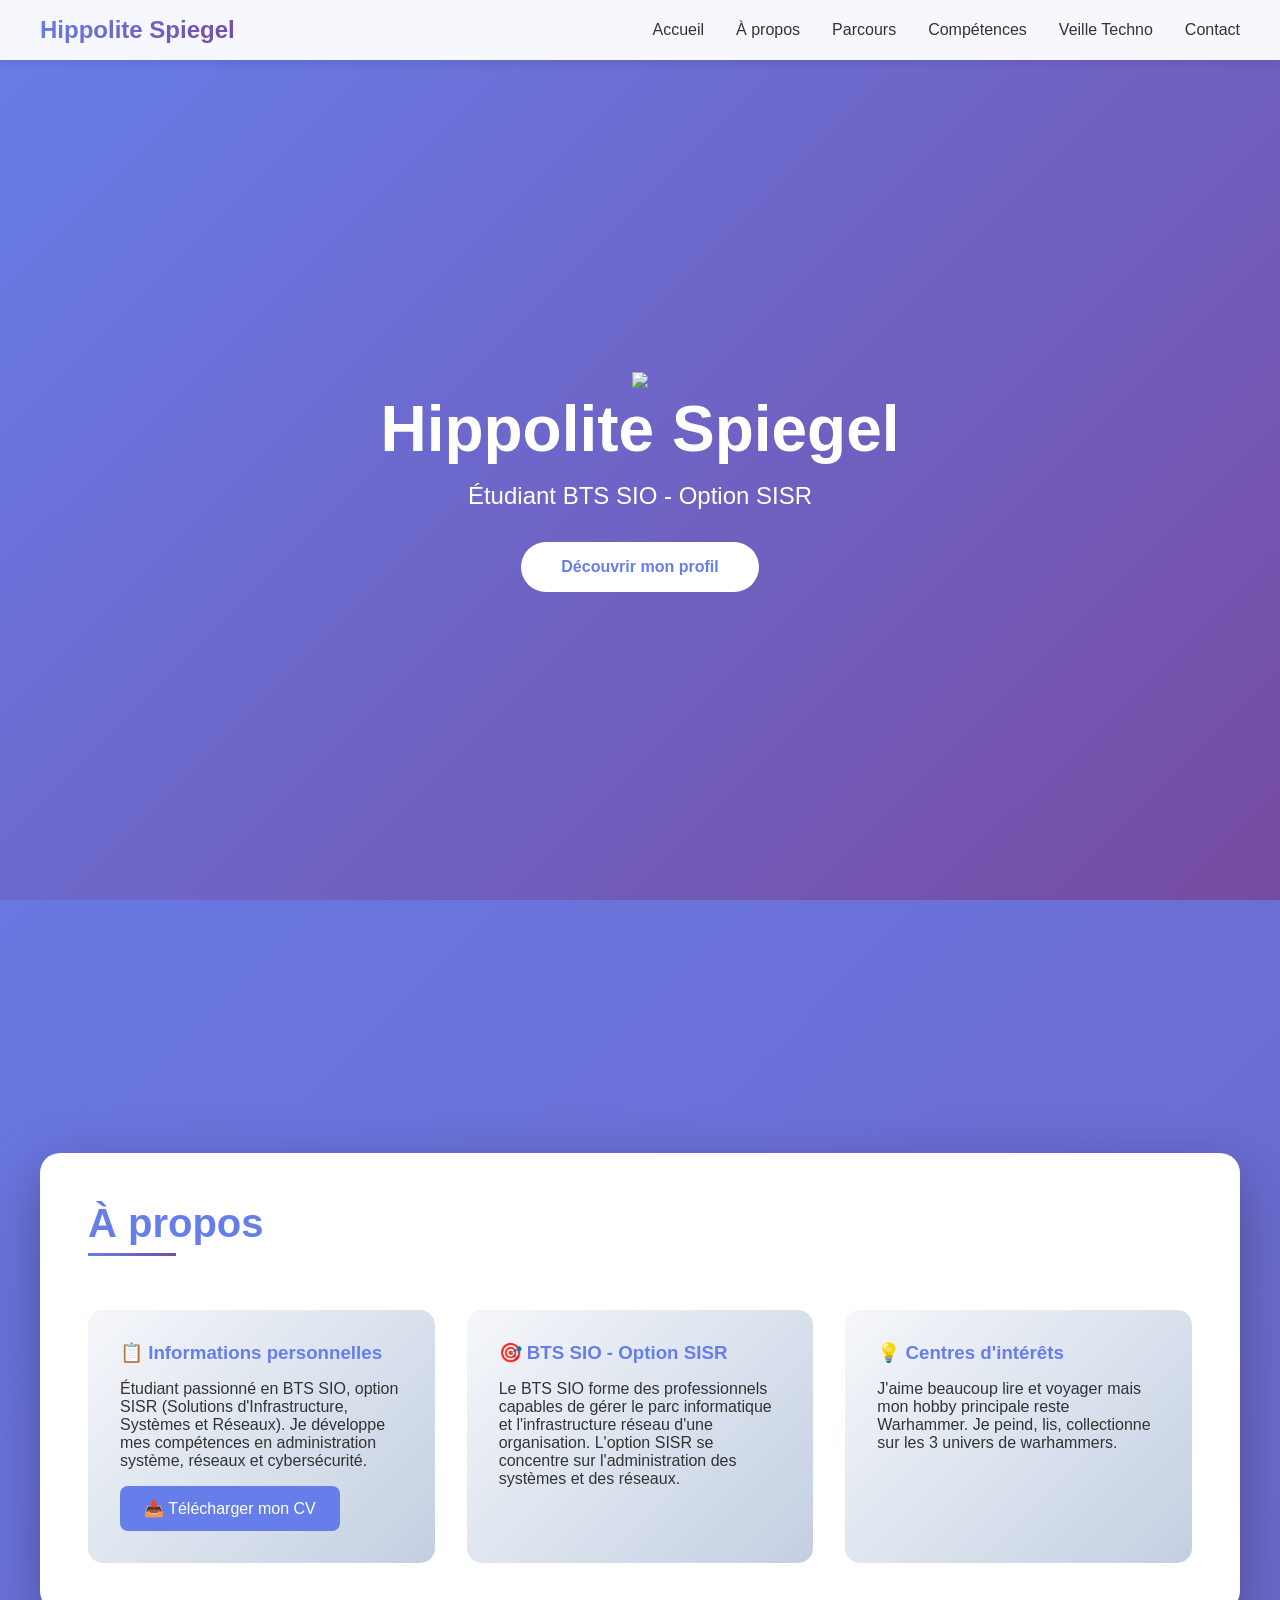
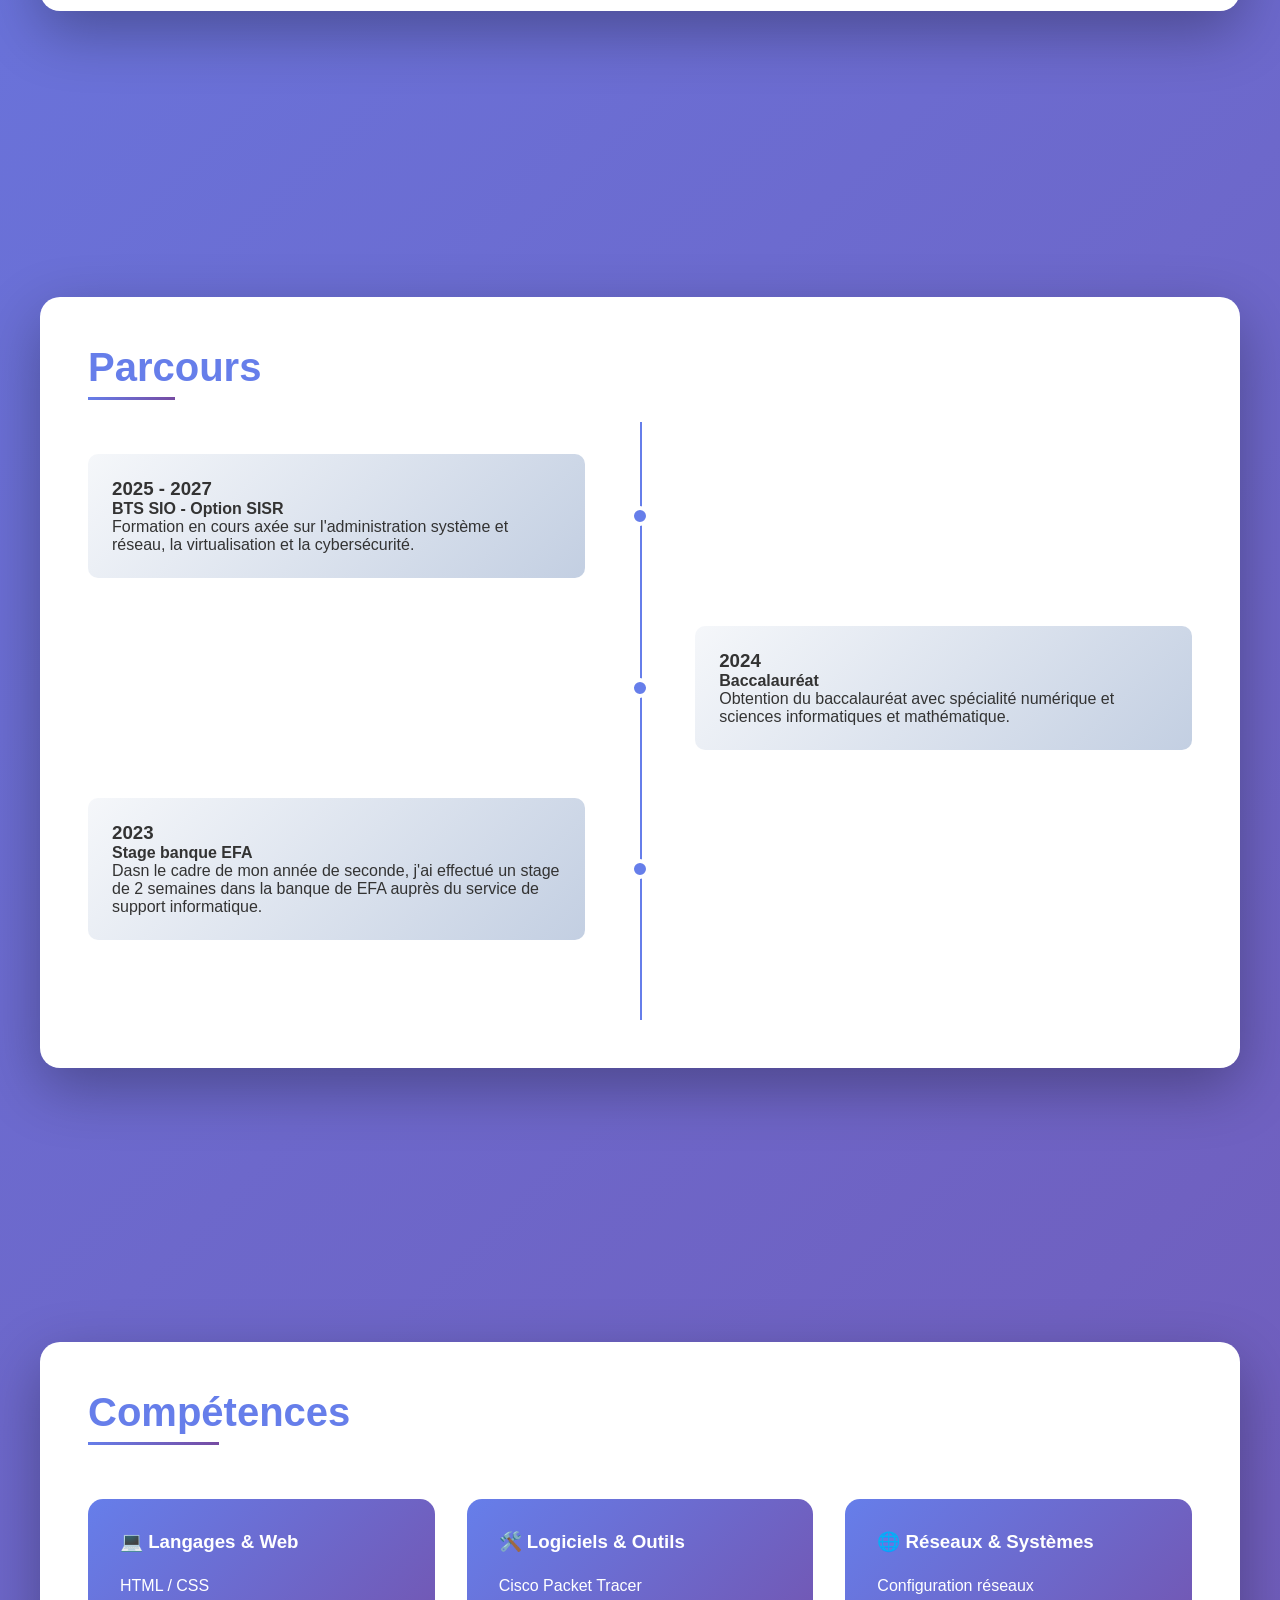
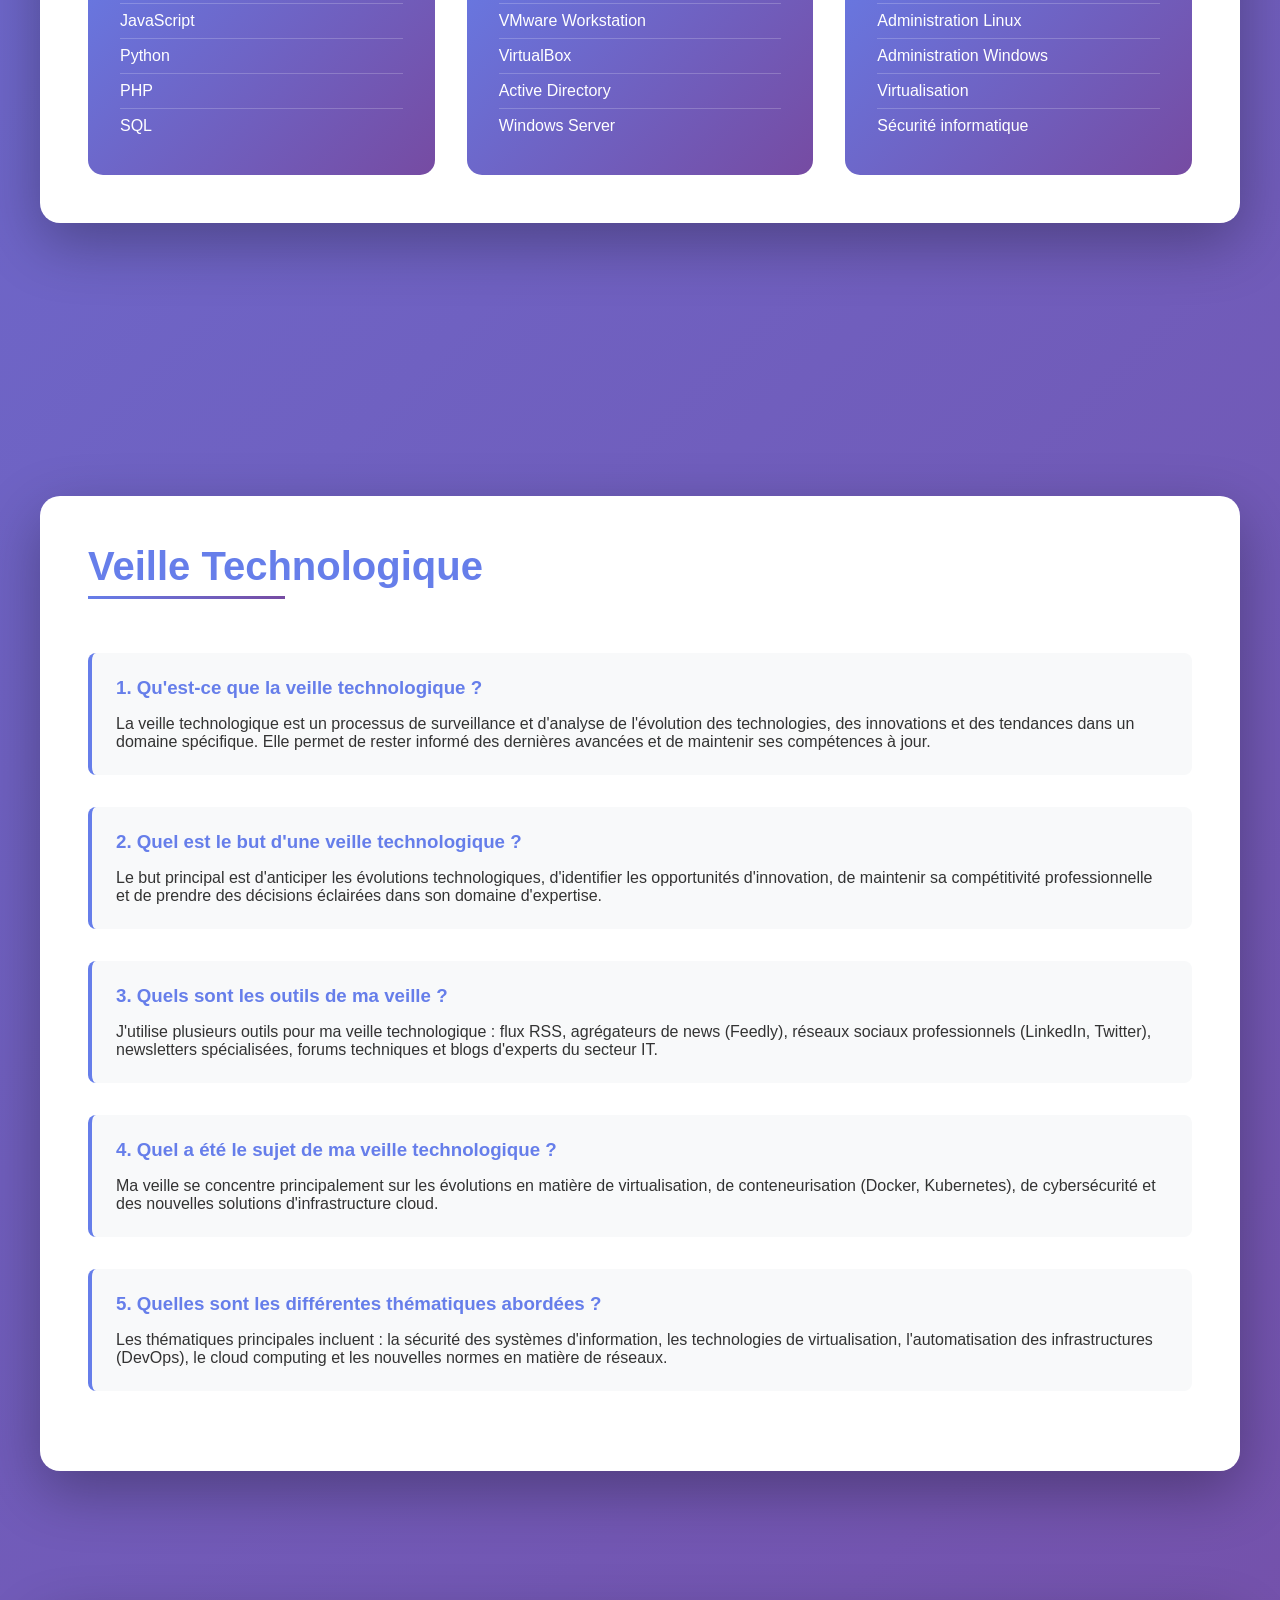
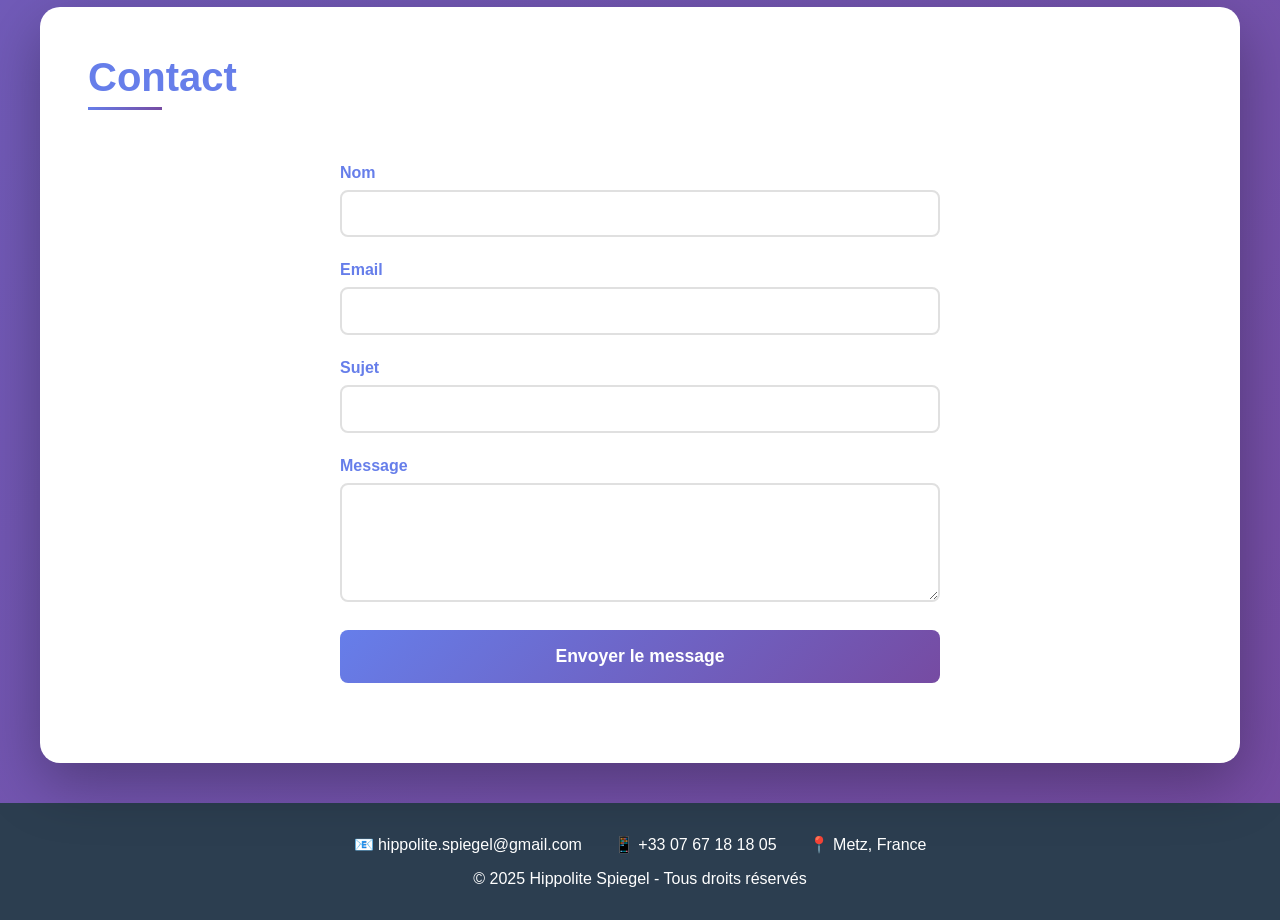
==== index.html @ 3ae0345b "Rename Portfoloi2.html to index.html" ====
<!DOCTYPE html>
<html lang="fr">
<head>
    <meta charset="UTF-8">
    <meta name="viewport" content="width=device-width, initial-scale=1.0">
    <title>Portfolio BTS SIO | Hippolite Spiegel</title>
    <link rel="stylesheet" href="Style2.css">
    <link rel="icon" href="../Portfolio/image portfolio/OIP.webp">
</head>
<body>
    <!-- Navigation -->
    <nav id="navbar">
        <div class="nav-content">
            <div class="logo">Hippolite Spiegel</div>
            <ul class="nav-links">
                <li><a href="#accueil">Accueil</a></li>
                <li><a href="#apropos">À propos</a></li>
                <li><a href="#parcours">Parcours</a></li>
                <li><a href="#competences">Compétences</a></li>
                <li><a href="#veille">Veille Techno</a></li>
                <li><a href="#contact">Contact</a></li>
            </ul>
        </div>
    </nav>

    <!-- Welcome Section -->
    <section id="accueil">
        <div class="welcome-content">
            <img src="../../../Images/Drôle/d5fb7acba3fc3fab17c87780beef0e89.jpg">
            <h1>Hippolite Spiegel</h1>
            <p>Étudiant BTS SIO - Option SISR</p>
            <a href="#apropos" class="cta-button">Découvrir mon profil</a>
        </div>
    </section>

    <!-- About Section -->
    <section id="apropos">
        <div class="container">
            <h2>À propos</h2>
            <div class="about-grid">
                <div class="about-card">
                    <h3>📋 Informations personnelles</h3>
                    <p>Étudiant passionné en BTS SIO, option SISR (Solutions d'Infrastructure, Systèmes et Réseaux). Je développe mes compétences en administration système, réseaux et cybersécurité.</p>
                    <a href="../../Portfolio/CV Hippolite Mewo 20250507.pdf" class="download-btn">📥 Télécharger mon CV</a>
                </div>
                <div class="about-card">
                    <h3>🎯 BTS SIO - Option SISR</h3>
                    <p>Le BTS SIO forme des professionnels capables de gérer le parc informatique et l'infrastructure réseau d'une organisation. L'option SISR se concentre sur l'administration des systèmes et des réseaux.</p>
                </div>
                <div class="about-card">
                    <h3>💡 Centres d'intérêts</h3>
                    <p>J'aime beaucoup lire et voyager mais mon hobby principale reste Warhammer. Je peind, lis, collectionne sur les 3 univers de warhammers.
                    </p>
                </div>
            </div>
        </div>
    </section>

    <!-- Parcours Section -->
    <section id="parcours">
        <div class="container">
            <h2>Parcours</h2>
            <div class="timeline">
                <div class="timeline-item">
                    <div class="timeline-content">
                        <h3>2025 - 2027</h3>
                        <h4>BTS SIO - Option SISR</h4>
                        <p>Formation en cours axée sur l'administration système et réseau, la virtualisation et la cybersécurité.</p>
                    </div>
                    <div class="timeline-dot"></div>
                </div>
                <div class="timeline-item">
                    <div class="timeline-content">
                        <h3>2024</h3>
                        <h4>Baccalauréat</h4>
                        <p>Obtention du baccalauréat avec spécialité numérique et sciences informatiques et mathématique.</p>
                    </div>
                    <div class="timeline-dot"></div>
                </div>
                <div class="timeline-item">
                    <div class="timeline-content">
                        <h3>2023</h3>
                        <h4>Stage banque EFA</h4>
                        <p>Dasn le cadre de mon année de seconde, j'ai effectué un stage de 2 semaines dans la banque de EFA auprès du service de support informatique.</p>
                    </div>
                    <div class="timeline-dot"></div>
                </div>
            </div>
        </div>
    </section>

    <!-- Compétences Section -->
    <section id="competences">
        <div class="container">
            <h2>Compétences</h2>
            <div class="skills-grid">
                <div class="skill-card">
                    <h3>💻 Langages & Web</h3>
                    <ul class="skill-list">
                        <li>HTML / CSS</li>
                        <li>JavaScript</li>
                        <li>Python</li>
                        <li>PHP</li>
                        <li>SQL</li>
                    </ul>
                </div>
                <div class="skill-card">
                    <h3>🛠️ Logiciels & Outils</h3>
                    <ul class="skill-list">
                        <li>Cisco Packet Tracer</li>
                        <li>VMware Workstation</li>
                        <li>VirtualBox</li>
                        <li>Active Directory</li>
                        <li>Windows Server</li>
                    </ul>
                </div>
                <div class="skill-card">
                    <h3>🌐 Réseaux & Systèmes</h3>
                    <ul class="skill-list">
                        <li>Configuration réseaux</li>
                        <li>Administration Linux</li>
                        <li>Administration Windows</li>
                        <li>Virtualisation</li>
                        <li>Sécurité informatique</li>
                    </ul>
                </div>
            </div>
        </div>
    </section>

    <!-- Veille Technologique Section -->
    <section id="veille">
        <div class="container">
            <h2>Veille Technologique</h2>
            <div class="veille-questions">
                <div class="question-card">
                    <h3>1. Qu'est-ce que la veille technologique ?</h3>
                    <p>La veille technologique est un processus de surveillance et d'analyse de l'évolution des technologies, des innovations et des tendances dans un domaine spécifique. Elle permet de rester informé des dernières avancées et de maintenir ses compétences à jour.</p>
                </div>
                <div class="question-card">
                    <h3>2. Quel est le but d'une veille technologique ?</h3>
                    <p>Le but principal est d'anticiper les évolutions technologiques, d'identifier les opportunités d'innovation, de maintenir sa compétitivité professionnelle et de prendre des décisions éclairées dans son domaine d'expertise.</p>
                </div>
                <div class="question-card">
                    <h3>3. Quels sont les outils de ma veille ?</h3>
                    <p>J'utilise plusieurs outils pour ma veille technologique : flux RSS, agrégateurs de news (Feedly), réseaux sociaux professionnels (LinkedIn, Twitter), newsletters spécialisées, forums techniques et blogs d'experts du secteur IT.</p>
                </div>
                <div class="question-card">
                    <h3>4. Quel a été le sujet de ma veille technologique ?</h3>
                    <p>Ma veille se concentre principalement sur les évolutions en matière de virtualisation, de conteneurisation (Docker, Kubernetes), de cybersécurité et des nouvelles solutions d'infrastructure cloud.</p>
                </div>
                <div class="question-card">
                    <h3>5. Quelles sont les différentes thématiques abordées ?</h3>
                    <p>Les thématiques principales incluent : la sécurité des systèmes d'information, les technologies de virtualisation, l'automatisation des infrastructures (DevOps), le cloud computing et les nouvelles normes en matière de réseaux.</p>
                </div>
            </div>
        </div>
    </section>

    <!-- Contact Section -->
    <section id="contact">
        <div class="container">
            <h2>Contact</h2>
            <div class="contact-form">
                <form id="contactForm">
                    <div class="form-group">
                        <label for="name">Nom</label>
                        <input type="text" id="name" name="name" required>
                    </div>
                    <div class="form-group">
                        <label for="email">Email</label>
                        <input type="email" id="email" name="email" required>
                    </div>
                    <div class="form-group">
                        <label for="subject">Sujet</label>
                        <input type="text" id="subject" name="subject" required>
                    </div>
                    <div class="form-group">
                        <label for="message">Message</label>
                        <textarea id="message" name="message" rows="5" required></textarea>
                    </div>
                    <button type="submit" class="submit-btn">Envoyer le message</button>
                </form>
            </div>
        </div>
    </section>

    <!-- Footer -->
    <footer>
        <div class="footer-content">
            <div class="footer-links">
                <span>📧 hippolite.spiegel@gmail.com</span>
                <span>📱 +33 07 67 18 18 05</span>
                <span>📍 Metz, France</span>
            </div>
            <p>&copy; 2025 Hippolite Spiegel - Tous droits réservés</p>
        </div>
    </footer>

    <script>
        // Smooth scrolling
        document.querySelectorAll('a[href^="#"]').forEach(anchor => {
            anchor.addEventListener('click', function (e) {
                e.preventDefault();
                const target = document.querySelector(this.getAttribute('href'));
                if (target) {
                    target.scrollIntoView({ behavior: 'smooth', block: 'start' });
                }
            });
        });

        // Navbar scroll effect
        window.addEventListener('scroll', () => {
            const navbar = document.getElementById('navbar');
            if (window.scrollY > 50) {
                navbar.classList.add('scrolled');
            } else {
                navbar.classList.remove('scrolled');
            }
        });

        // Form submission
        document.getElementById('contactForm').addEventListener('submit', (e) => {
            e.preventDefault();
            alert('Message envoyé avec succès ! Je vous répondrai dans les plus brefs délais.');
            e.target.reset();
        });

        // Intersection Observer for animations
        const observerOptions = {
            threshold: 0.1,
            rootMargin: '0px 0px -100px 0px'
        };

        const observer = new IntersectionObserver((entries) => {
            entries.forEach(entry => {
                if (entry.isIntersecting) {
                    entry.target.style.opacity = '1';
                    entry.target.style.transform = 'translateY(0)';
                }
            });
        }, observerOptions);

        document.querySelectorAll('.container, .timeline-item').forEach(el => {
            el.style.opacity = '0';
            el.style.transform = 'translateY(30px)';
            el.style.transition = 'all 0.6s ease';
            observer.observe(el);
        });
    </script>
</body>
</html>
---- Style2.css ----
* {
    margin: 0;
    padding: 0;
    box-sizing: border-box;
}

body {
    font-family: 'Segoe UI', Tahoma, Geneva, Verdana, sans-serif;
    background: linear-gradient(135deg, #667eea 0%, #764ba2 100%);
    color: #333;
    overflow-x: hidden;
}

/* Navigation */
nav {
    position: fixed;
    top: 0;
    width: 100%;
    background: rgba(255, 255, 255, 0.95);
    backdrop-filter: blur(10px);
    padding: 1rem 2rem;
    box-shadow: 0 2px 10px rgba(0,0,0,0.1);
    z-index: 1000;
    transition: all 0.3s ease;
}

nav.scrolled {
    padding: 0.5rem 2rem;
    background: rgba(255, 255, 255, 0.98);
}

.nav-content {
    max-width: 1200px;
    margin: 0 auto;
    display: flex;
    justify-content: space-between;
    align-items: center;
}

.logo {
    font-size: 1.5rem;
    font-weight: bold;
    background: linear-gradient(135deg, #667eea 0%, #764ba2 100%);
    -webkit-background-clip: text;
    -webkit-text-fill-color: transparent;
}

.nav-links {
    display: flex;
    gap: 2rem;
    list-style: none;
}

.nav-links a {
    color: #333;
    text-decoration: none;
    font-weight: 500;
    transition: all 0.3s ease;
    position: relative;
}

.nav-links a:hover {
    color: #667eea;
}

.nav-links a::after {
    content: '';
    position: absolute;
    bottom: -5px;
    left: 0;
    width: 0;
    height: 2px;
    background: #667eea;
    transition: width 0.3s ease;
}

.nav-links a:hover::after {
    width: 100%;
}

/* Sections */
section {
    min-height: 100vh;
    padding: 6rem 2rem 2rem;
    display: flex;
    align-items: center;
    justify-content: center;
}

.container {
    max-width: 1200px;
    width: 100%;
    background: white;
    border-radius: 20px;
    padding: 3rem;
    box-shadow: 0 20px 60px rgba(0,0,0,0.3);
    animation: fadeInUp 0.6s ease;
}

@keyframes fadeInUp {
    from {
        opacity: 0;
        transform: translateY(30px);
    }
    to {
        opacity: 1;
        transform: translateY(0);
    }
}

/* Welcome Screen */
#accueil {
    background: linear-gradient(135deg, #667eea 0%, #764ba2 100%);
}

.welcome-content {
    text-align: center;
    color: white;
    background: transparent;
    box-shadow: none;
}

.welcome-content h1 {
    font-size: 4rem;
    margin-bottom: 1rem;
    animation: slideInDown 0.8s ease;
}

.welcome-content p {
    font-size: 1.5rem;
    margin-bottom: 2rem;
    animation: slideInUp 0.8s ease;
}

.cta-button {
    display: inline-block;
    padding: 1rem 2.5rem;
    background: white;
    color: #667eea;
    text-decoration: none;
    border-radius: 50px;
    font-weight: bold;
    transition: all 0.3s ease;
    animation: fadeIn 1s ease 0.5s both;
}

.cta-button:hover {
    transform: translateY(-3px);
    box-shadow: 0 10px 25px rgba(0,0,0,0.2);
}

@keyframes slideInDown {
    from {
        opacity: 0;
        transform: translateY(-50px);
    }
    to {
        opacity: 1;
        transform: translateY(0);
    }
}

@keyframes slideInUp {
    from {
        opacity: 0;
        transform: translateY(50px);
    }
    to {
        opacity: 1;
        transform: translateY(0);
    }
}

@keyframes fadeIn {
    from { opacity: 0; }
    to { opacity: 1; }
}

/* Section Titles */
h2 {
    font-size: 2.5rem;
    margin-bottom: 2rem;
    color: #667eea;
    position: relative;
    display: inline-block;
}

h2::after {
    content: '';
    position: absolute;
    bottom: -10px;
    left: 0;
    width: 50%;
    height: 3px;
    background: linear-gradient(90deg, #667eea, #764ba2);
}

/* About Section */
.about-grid {
    display: grid;
    grid-template-columns: repeat(auto-fit, minmax(300px, 1fr));
    gap: 2rem;
    margin-top: 2rem;
}

.about-card {
    padding: 2rem;
    background: linear-gradient(135deg, #f5f7fa 0%, #c3cfe2 100%);
    border-radius: 15px;
    transition: transform 0.3s ease;
}

.about-card:hover {
    transform: translateY(-5px);
}

.about-card h3 {
    color: #667eea;
    margin-bottom: 1rem;
}

.download-btn {
    display: inline-block;
    margin-top: 1rem;
    padding: 0.8rem 1.5rem;
    background: #667eea;
    color: white;
    text-decoration: none;
    border-radius: 8px;
    transition: all 0.3s ease;
}

.download-btn:hover {
    background: #764ba2;
    transform: translateX(5px);
}

/* Timeline */
.timeline {
    position: relative;
    padding: 2rem 0;
}

.timeline::before {
    content: '';
    position: absolute;
    left: 50%;
    top: 0;
    bottom: 0;
    width: 2px;
    background: #667eea;
}

.timeline-item {
    position: relative;
    margin-bottom: 3rem;
    display: flex;
    align-items: center;
}

.timeline-item:nth-child(odd) {
    flex-direction: row;
}

.timeline-item:nth-child(even) {
    flex-direction: row-reverse;
}

.timeline-content {
    width: 45%;
    padding: 1.5rem;
    background: linear-gradient(135deg, #f5f7fa 0%, #c3cfe2 100%);
    border-radius: 10px;
    position: relative;
}

.timeline-dot {
    position: absolute;
    left: 50%;
    transform: translateX(-50%);
    width: 20px;
    height: 20px;
    background: #667eea;
    border: 4px solid white;
    border-radius: 50%;
    z-index: 1;
}

/* Skills */
.skills-grid {
    display: grid;
    grid-template-columns: repeat(auto-fit, minmax(250px, 1fr));
    gap: 2rem;
    margin-top: 2rem;
}

.skill-card {
    padding: 2rem;
    background: linear-gradient(135deg, #667eea 0%, #764ba2 100%);
    color: white;
    border-radius: 15px;
    transition: transform 0.3s ease;
}

.skill-card:hover {
    transform: scale(1.05);
}

.skill-card h3 {
    margin-bottom: 1rem;
}

.skill-list {
    list-style: none;
}

.skill-list li {
    padding: 0.5rem 0;
    border-bottom: 1px solid rgba(255,255,255,0.2);
}

.skill-list li:last-child {
    border-bottom: none;
}

/* Veille Techno */
.veille-questions {
    margin-top: 2rem;
}

.question-card {
    margin-bottom: 2rem;
    padding: 1.5rem;
    background: #f8f9fa;
    border-left: 4px solid #667eea;
    border-radius: 8px;
}

.question-card h3 {
    color: #667eea;
    margin-bottom: 1rem;
}

/* Contact Form */
.contact-form {
    max-width: 600px;
    margin: 2rem auto;
}

.form-group {
    margin-bottom: 1.5rem;
}

.form-group label {
    display: block;
    margin-bottom: 0.5rem;
    font-weight: 600;
    color: #667eea;
}

.form-group input,
.form-group textarea {
    width: 100%;
    padding: 0.8rem;
    border: 2px solid #e0e0e0;
    border-radius: 8px;
    font-size: 1rem;
    transition: border-color 0.3s ease;
}

.form-group input:focus,
.form-group textarea:focus {
    outline: none;
    border-color: #667eea;
}

.submit-btn {
    width: 100%;
    padding: 1rem;
    background: linear-gradient(135deg, #667eea 0%, #764ba2 100%);
    color: white;
    border: none;
    border-radius: 8px;
    font-size: 1.1rem;
    font-weight: bold;
    cursor: pointer;
    transition: transform 0.3s ease;
}

.submit-btn:hover {
    transform: translateY(-2px);
}

/* Footer */
footer {
    background: #2c3e50;
    color: white;
    padding: 2rem;
    text-align: center;
}

.footer-content {
    max-width: 1200px;
    margin: 0 auto;
}

.footer-links {
    display: flex;
    justify-content: center;
    gap: 2rem;
    margin-bottom: 1rem;
}

.footer-links a {
    color: white;
    text-decoration: none;
    transition: color 0.3s ease;
}

.footer-links a:hover {
    color: #667eea;
}

/* Responsive */
@media (max-width: 768px) {
    .nav-links {
        display: none;
    }

    .welcome-content h1 {
        font-size: 2.5rem;
    }

    .timeline::before {
        left: 20px;
    }

    .timeline-content {
        width: calc(100% - 60px);
        margin-left: 60px;
    }

    .timeline-dot {
        left: 20px;
    }

    .timeline-item {
        flex-direction: row !important;
    }
}
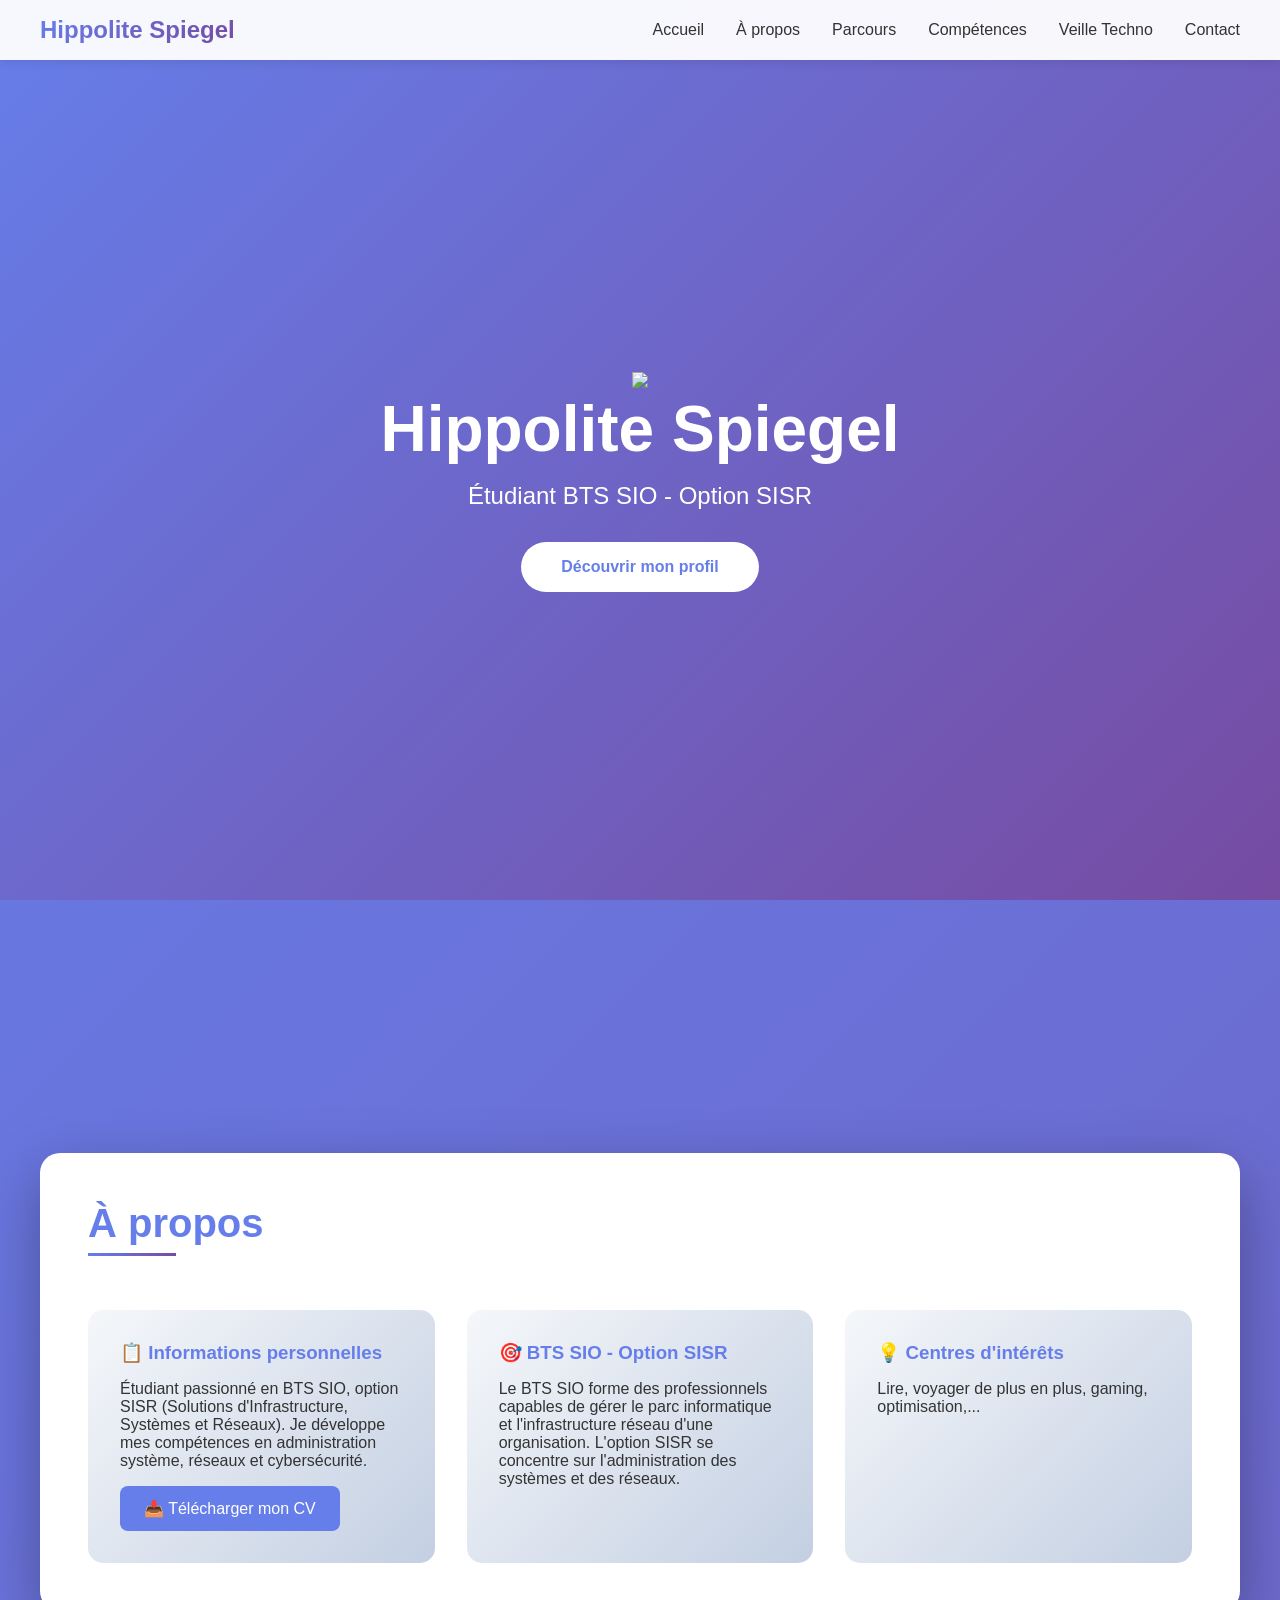
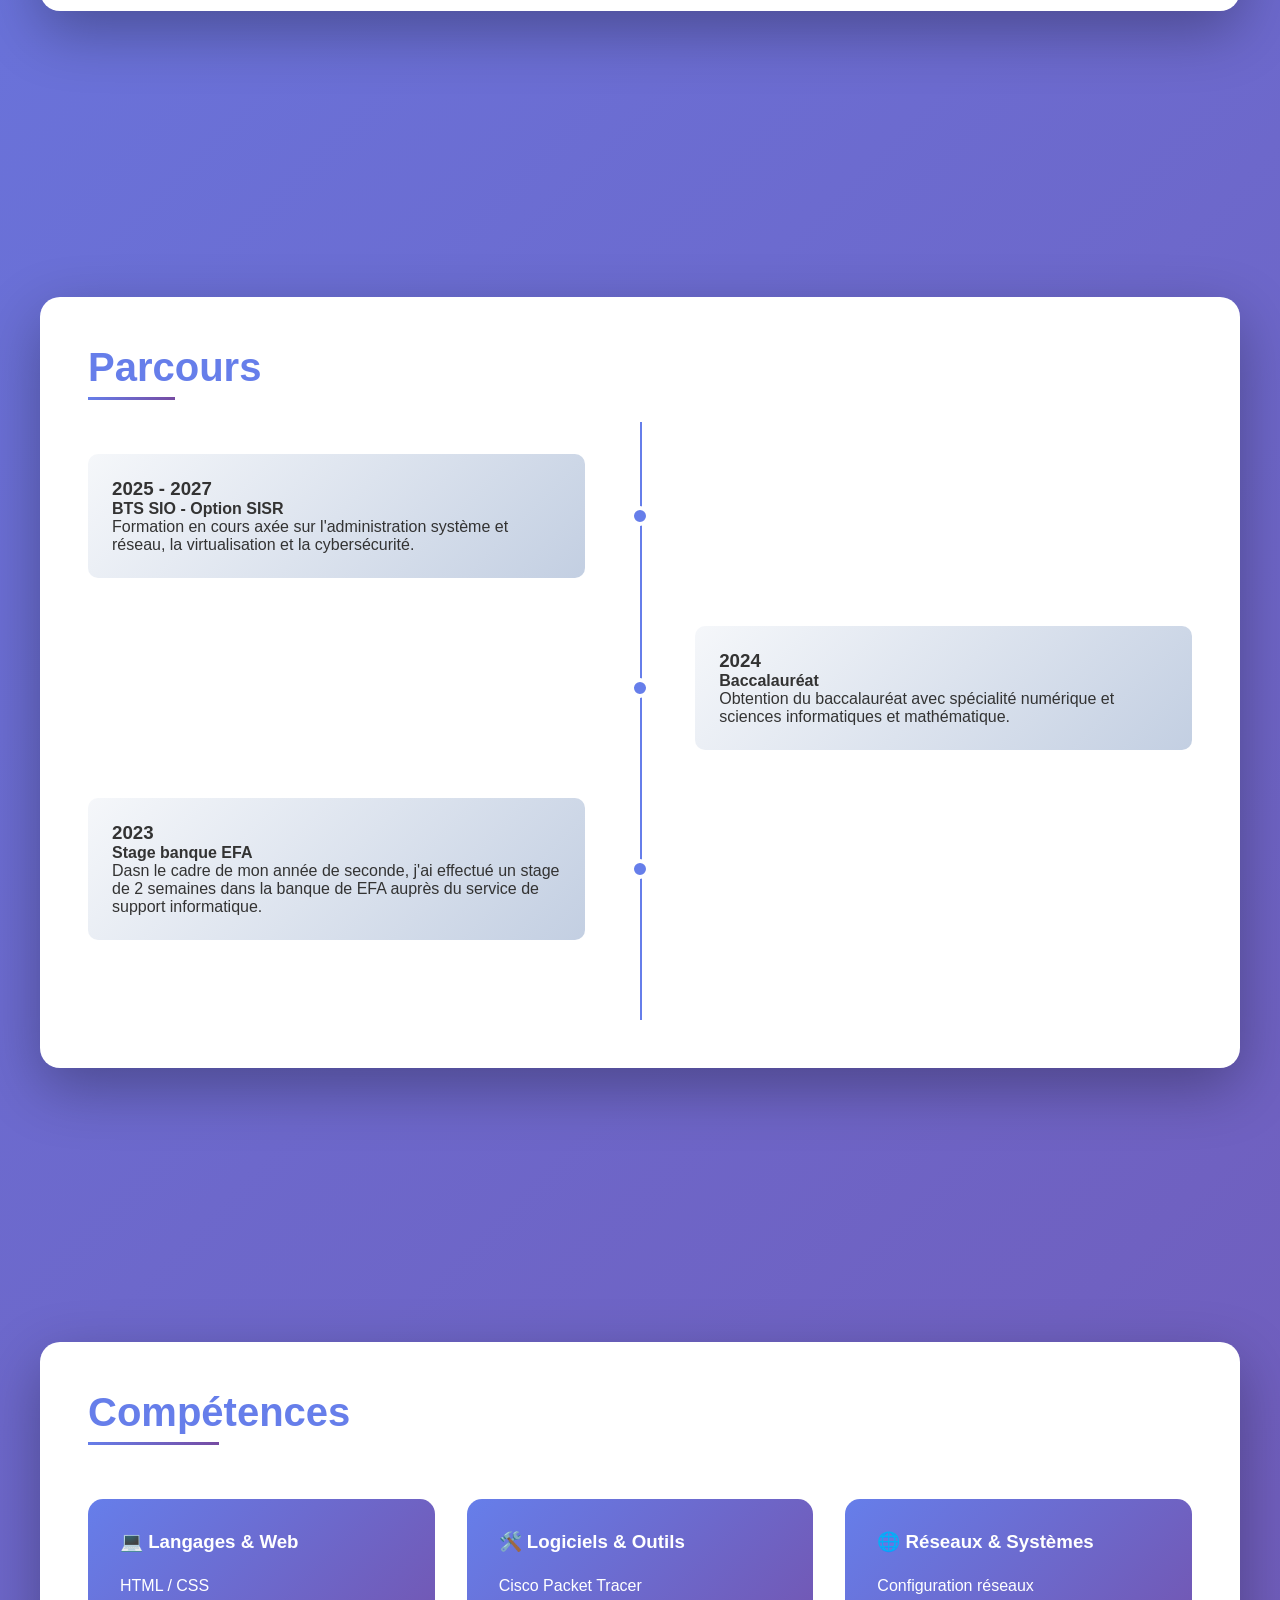
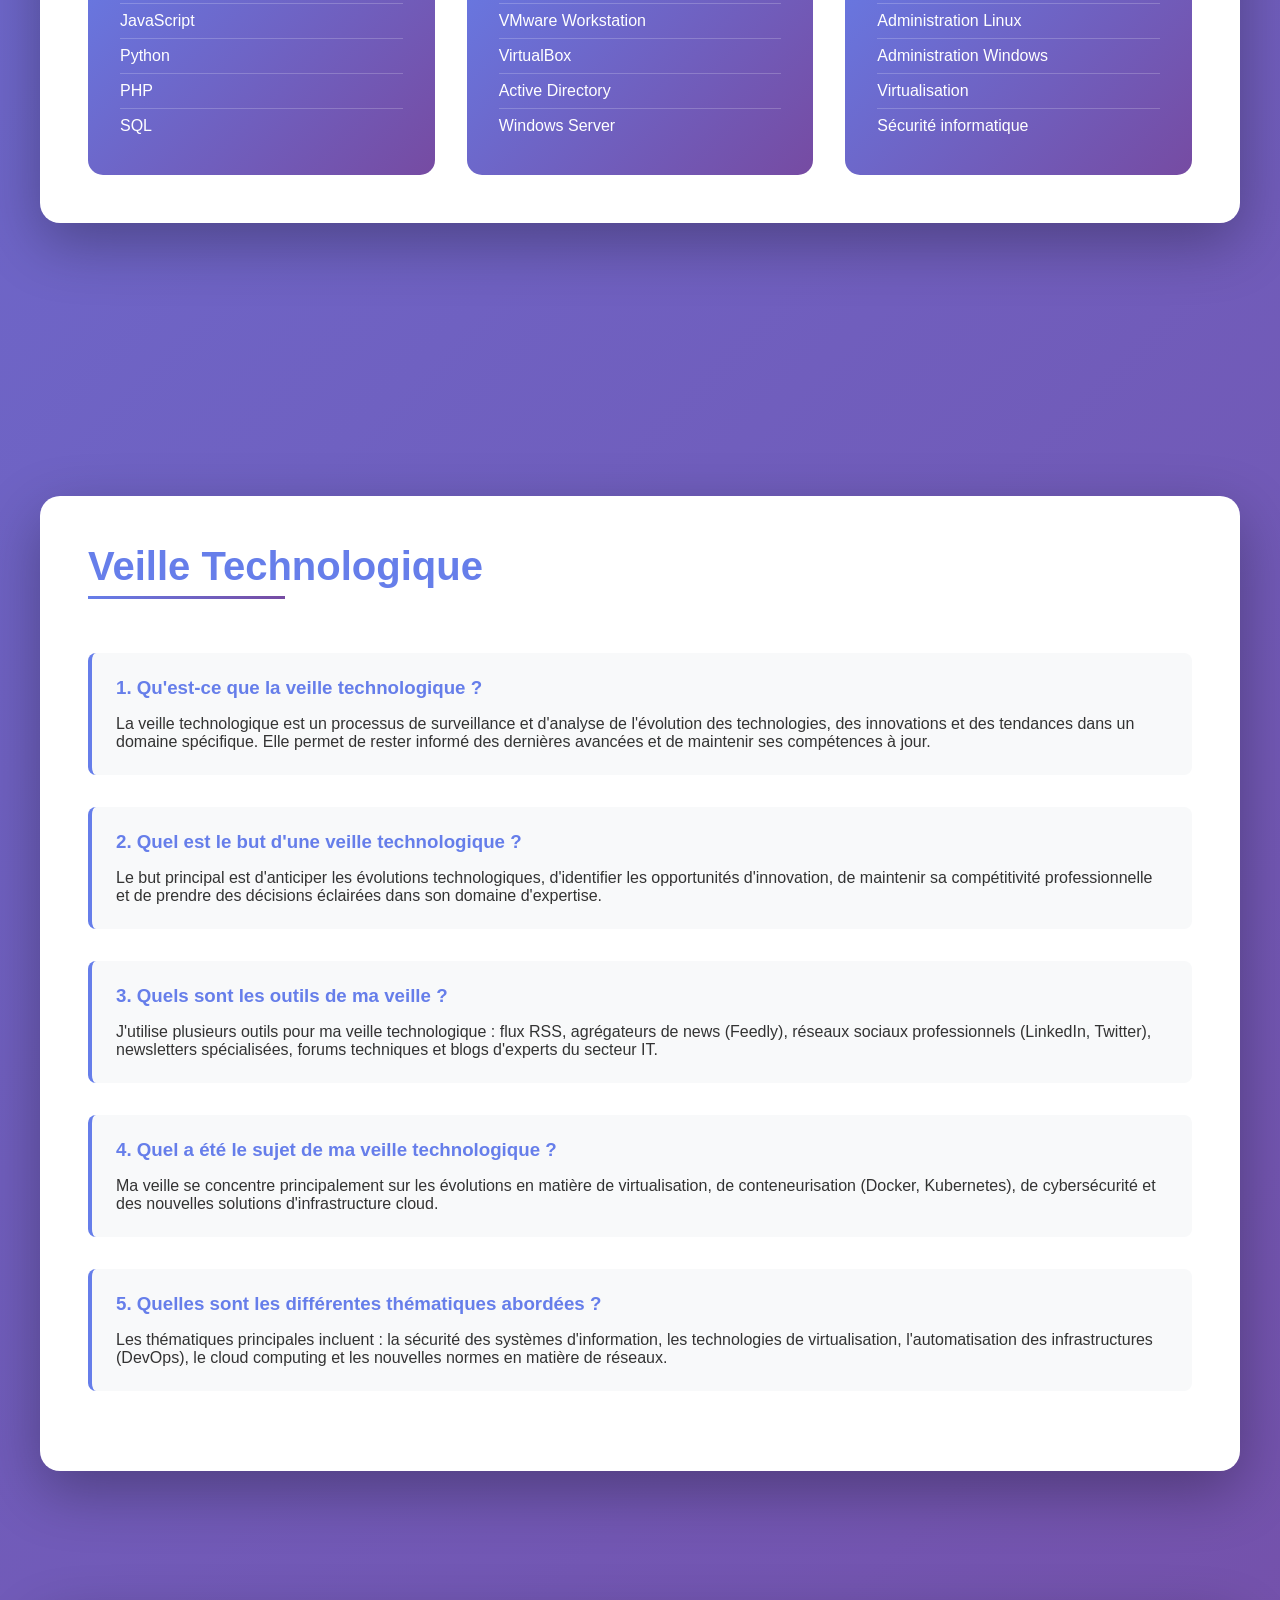
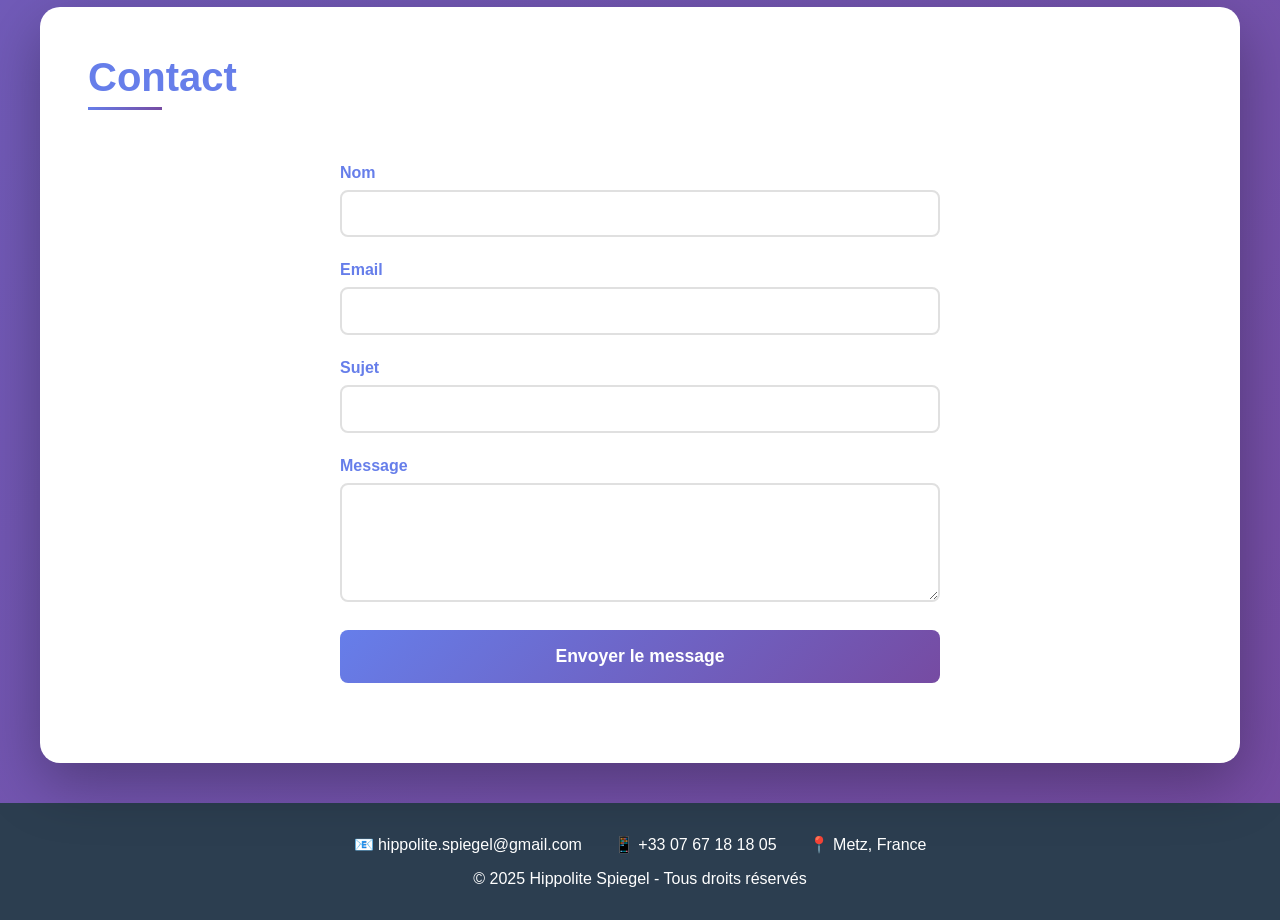
==== commit cd28899a: "Fix HTML encoding issues in index.html" ====
--- a/index.html
+++ b/index.html
@@ -49,7 +49,7 @@
                 </div>
                 <div class="about-card">
                     <h3>💡 Centres d'intérêts</h3>
-                    <p>J'aime beaucoup lire et voyager mais mon hobby principale reste Warhammer. Je peind, lis, collectionne sur les 3 univers de warhammers.
+                    <p>Lire, voyager de plus en plus, gaming, optimisation,...
                     </p>
                 </div>
             </div>
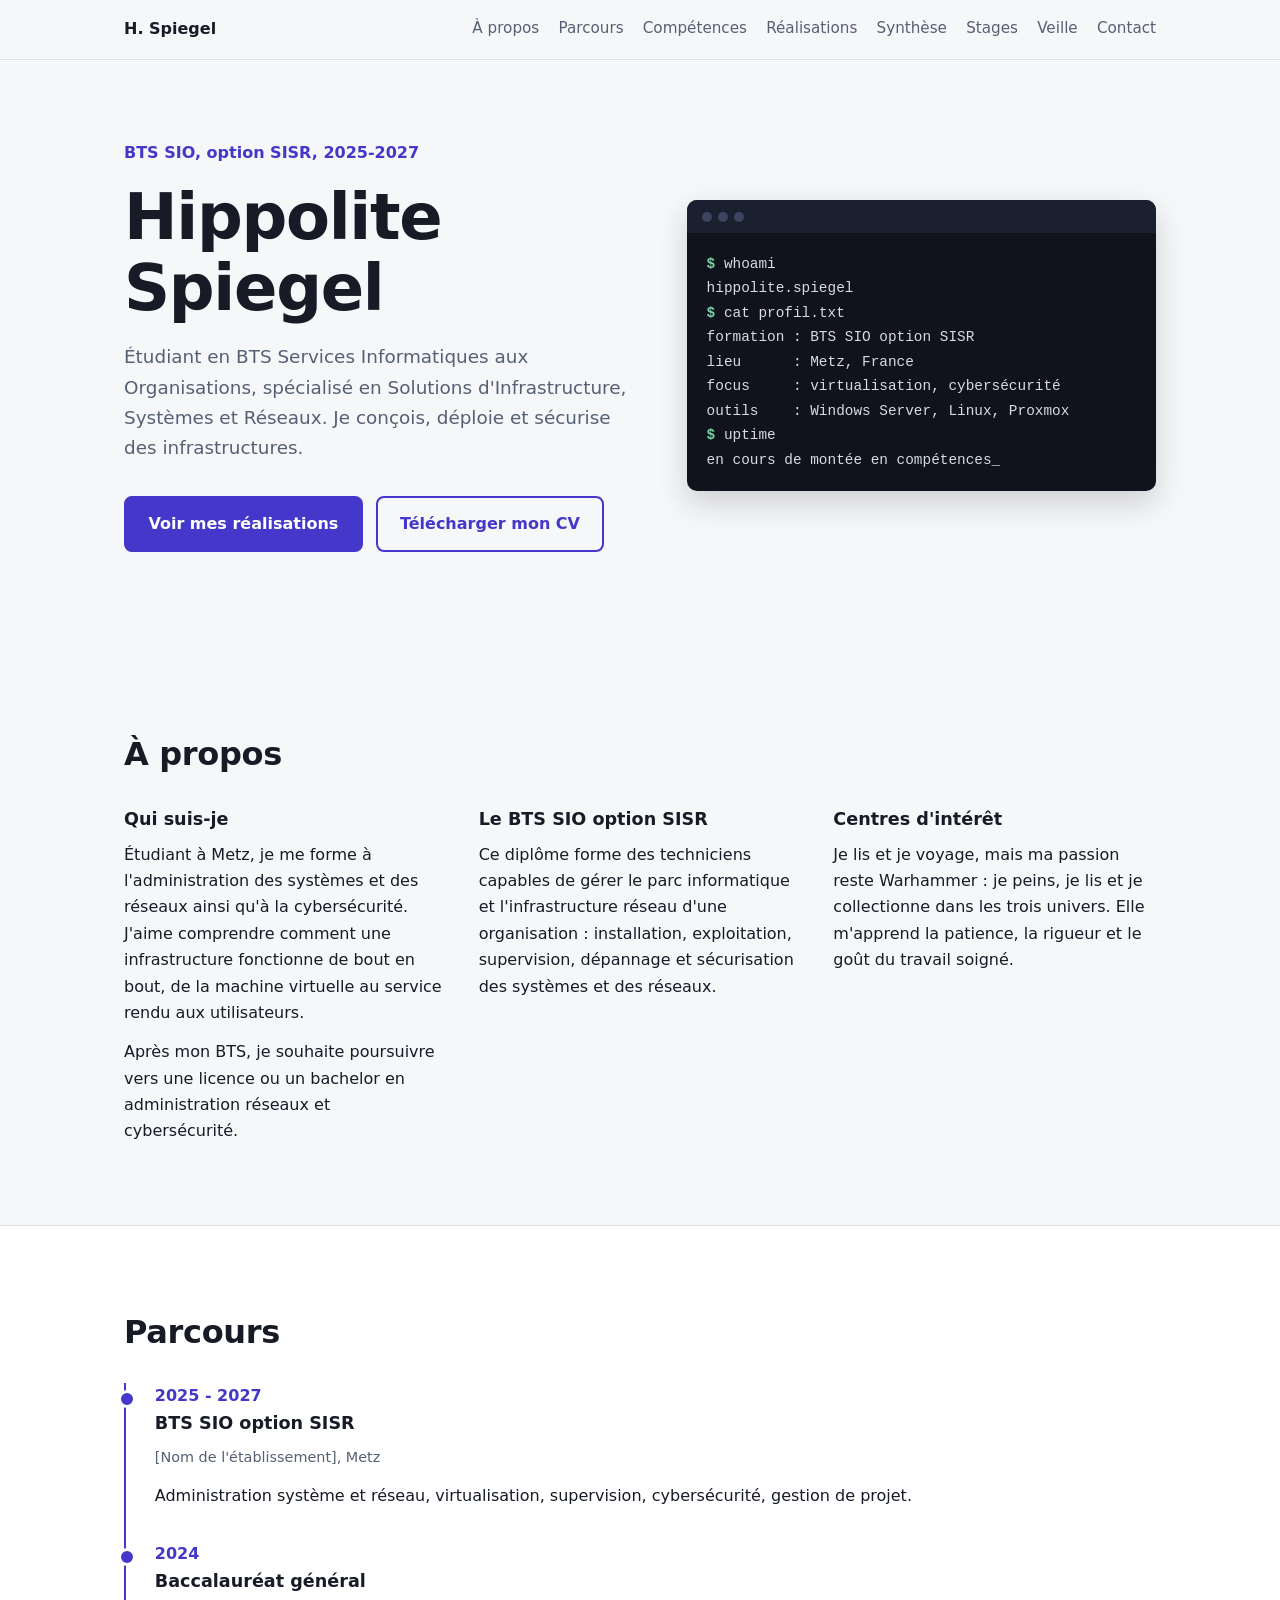
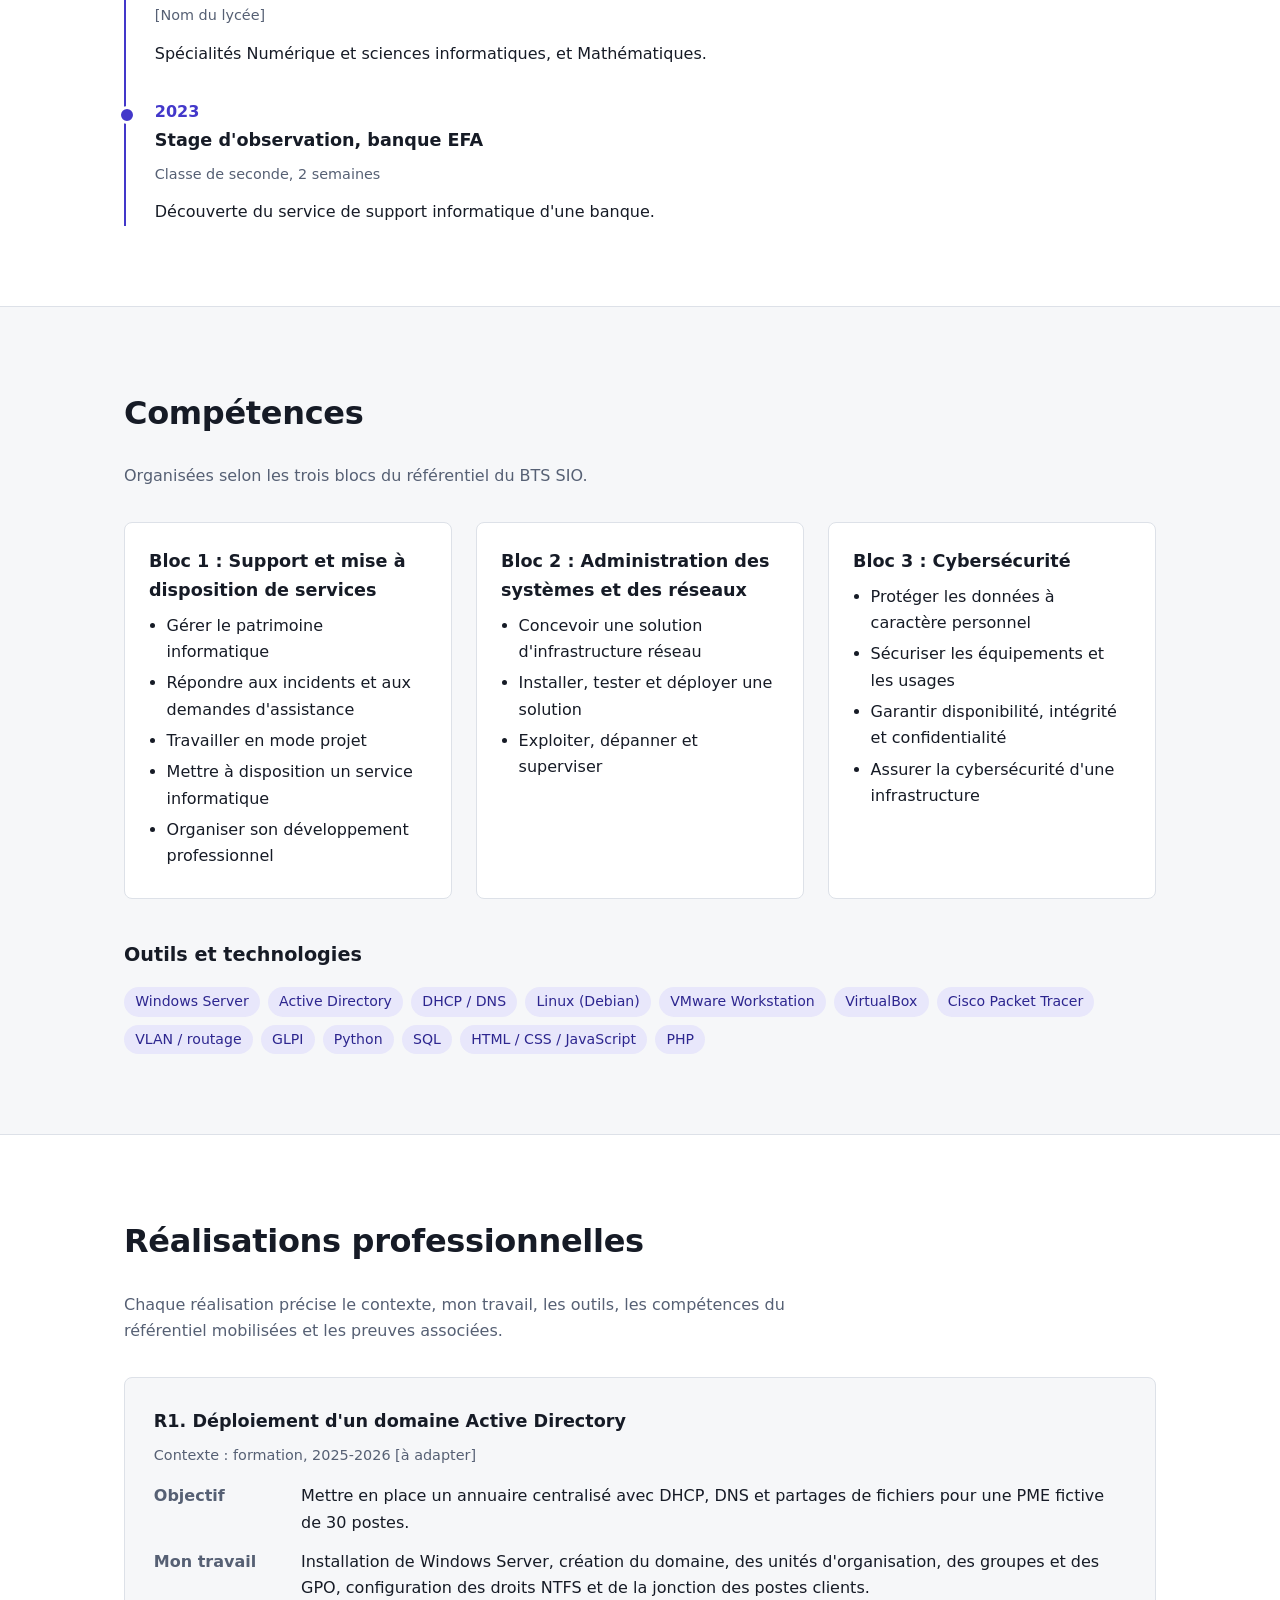
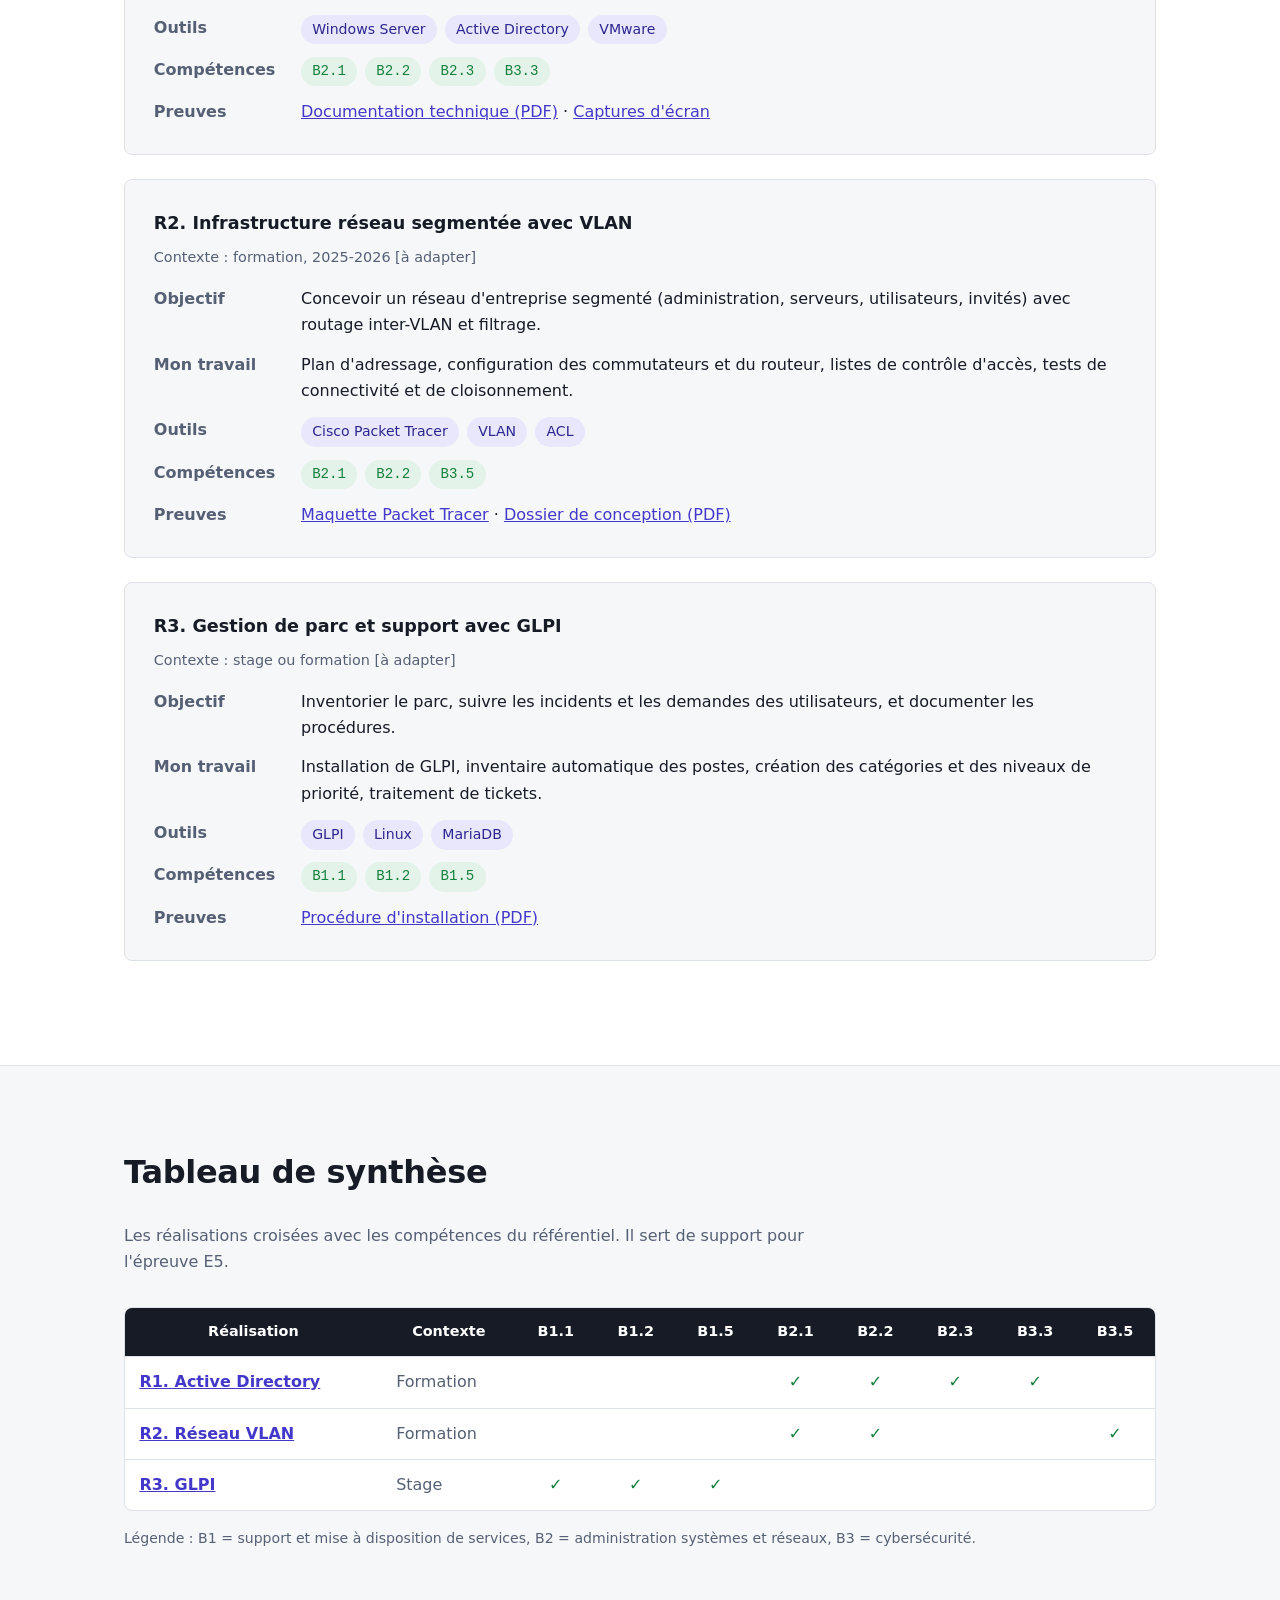
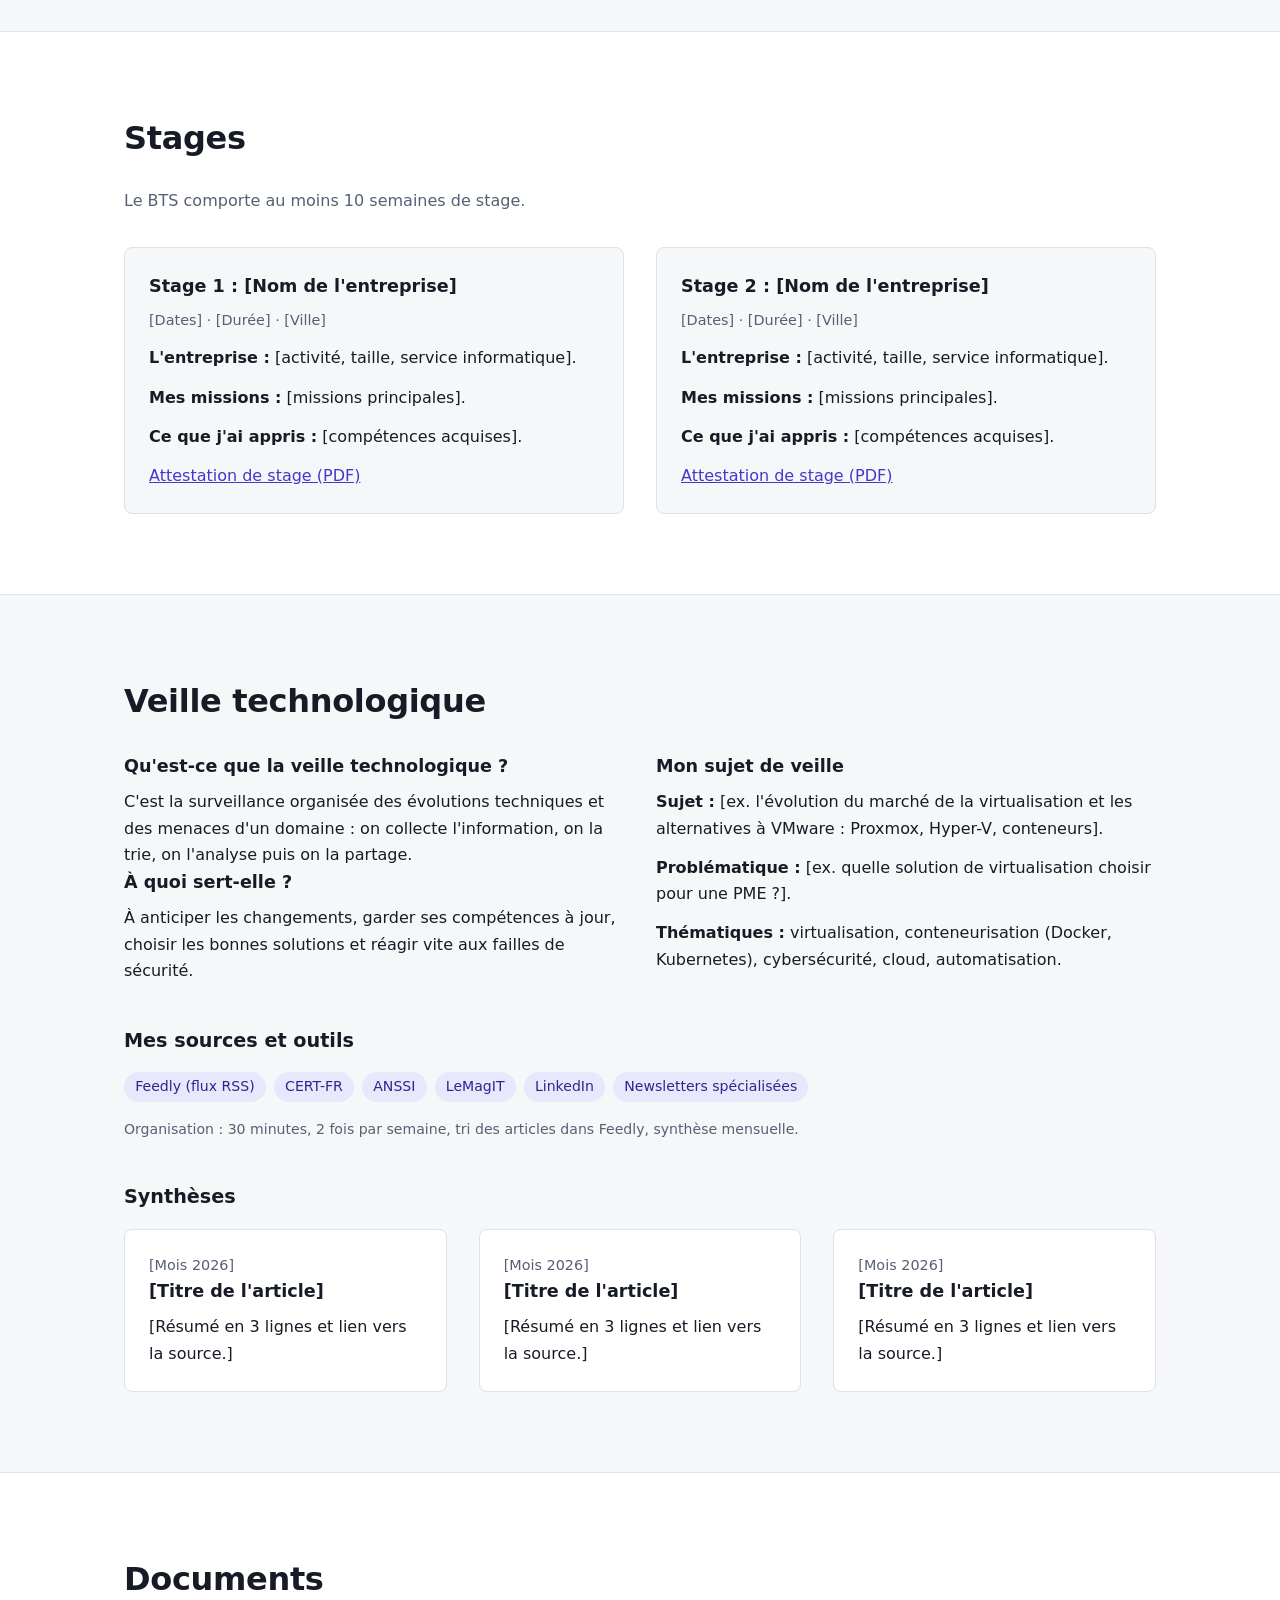
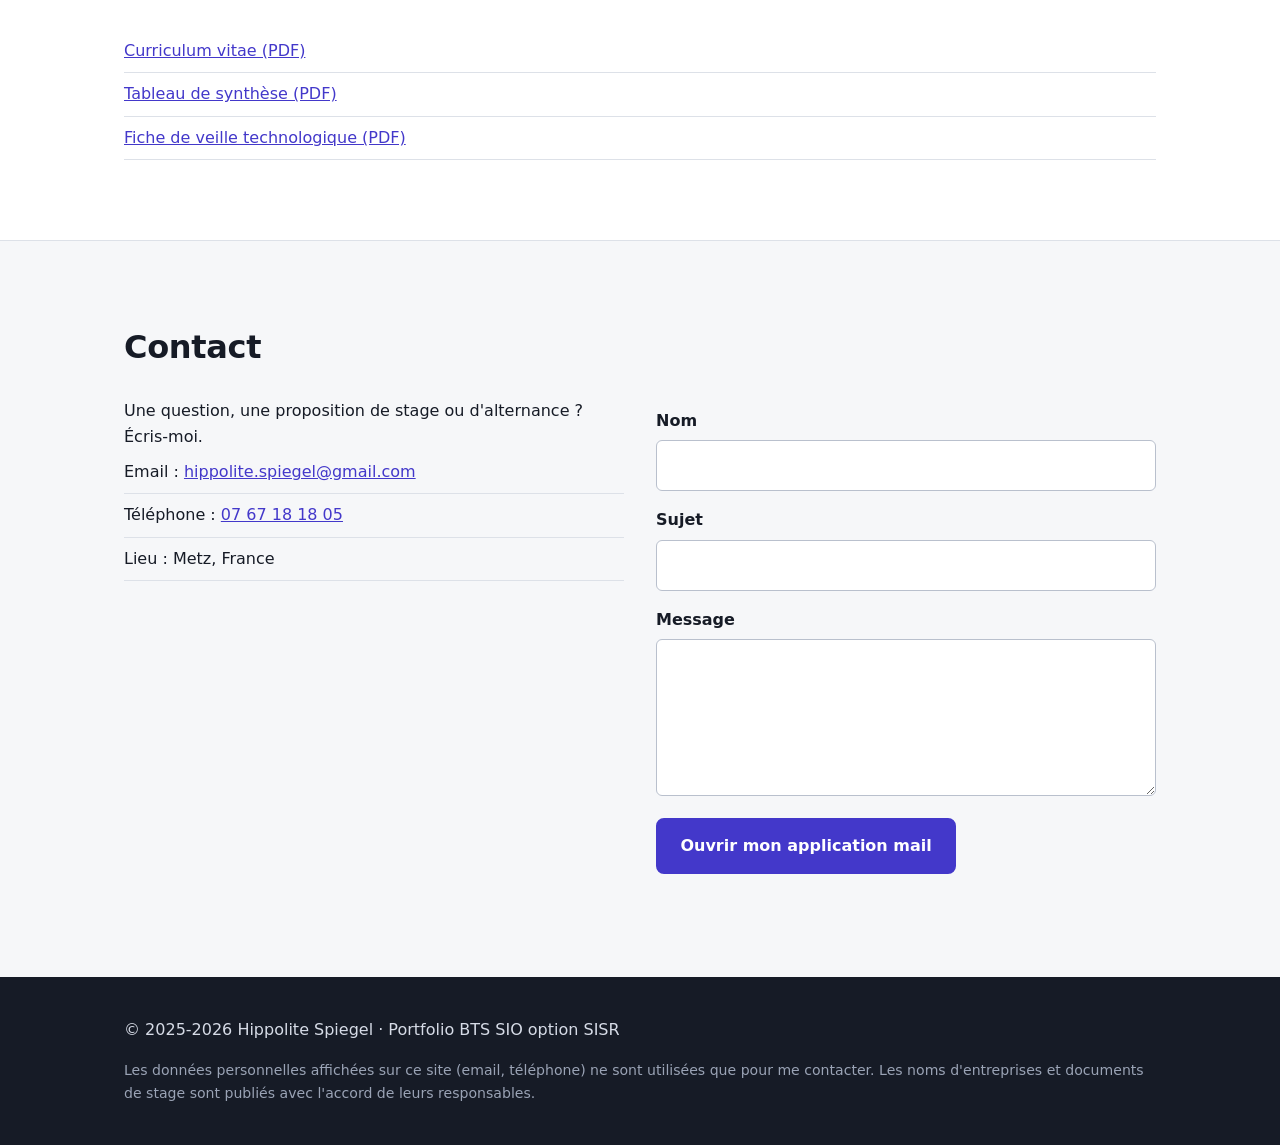
==== commit 5f18248a: "Add files via upload" ====
--- a/index.html
+++ b/index.html
@@ -1,252 +1,371 @@
-<!DOCTYPE html>
-<html lang="fr">
-<head>
-    <meta charset="UTF-8">
-    <meta name="viewport" content="width=device-width, initial-scale=1.0">
-    <title>Portfolio BTS SIO | Hippolite Spiegel</title>
-    <link rel="stylesheet" href="Style2.css">
-    <link rel="icon" href="../Portfolio/image portfolio/OIP.webp">
-</head>
-<body>
-    <!-- Navigation -->
-    <nav id="navbar">
-        <div class="nav-content">
-            <div class="logo">Hippolite Spiegel</div>
-            <ul class="nav-links">
-                <li><a href="#accueil">Accueil</a></li>
-                <li><a href="#apropos">À propos</a></li>
-                <li><a href="#parcours">Parcours</a></li>
-                <li><a href="#competences">Compétences</a></li>
-                <li><a href="#veille">Veille Techno</a></li>
-                <li><a href="#contact">Contact</a></li>
-            </ul>
-        </div>
-    </nav>
-
-    <!-- Welcome Section -->
-    <section id="accueil">
-        <div class="welcome-content">
-            <img src="../../../Images/Drôle/d5fb7acba3fc3fab17c87780beef0e89.jpg">
-            <h1>Hippolite Spiegel</h1>
-            <p>Étudiant BTS SIO - Option SISR</p>
-            <a href="#apropos" class="cta-button">Découvrir mon profil</a>
-        </div>
-    </section>
-
-    <!-- About Section -->
-    <section id="apropos">
-        <div class="container">
-            <h2>À propos</h2>
-            <div class="about-grid">
-                <div class="about-card">
-                    <h3>📋 Informations personnelles</h3>
-                    <p>Étudiant passionné en BTS SIO, option SISR (Solutions d'Infrastructure, Systèmes et Réseaux). Je développe mes compétences en administration système, réseaux et cybersécurité.</p>
-                    <a href="../../Portfolio/CV Hippolite Mewo 20250507.pdf" class="download-btn">📥 Télécharger mon CV</a>
-                </div>
-                <div class="about-card">
-                    <h3>🎯 BTS SIO - Option SISR</h3>
-                    <p>Le BTS SIO forme des professionnels capables de gérer le parc informatique et l'infrastructure réseau d'une organisation. L'option SISR se concentre sur l'administration des systèmes et des réseaux.</p>
-                </div>
-                <div class="about-card">
-                    <h3>💡 Centres d'intérêts</h3>
-                    <p>Lire, voyager de plus en plus, gaming, optimisation,...
-                    </p>
-                </div>
-            </div>
-        </div>
-    </section>
-
-    <!-- Parcours Section -->
-    <section id="parcours">
-        <div class="container">
-            <h2>Parcours</h2>
-            <div class="timeline">
-                <div class="timeline-item">
-                    <div class="timeline-content">
-                        <h3>2025 - 2027</h3>
-                        <h4>BTS SIO - Option SISR</h4>
-                        <p>Formation en cours axée sur l'administration système et réseau, la virtualisation et la cybersécurité.</p>
-                    </div>
-                    <div class="timeline-dot"></div>
-                </div>
-                <div class="timeline-item">
-                    <div class="timeline-content">
-                        <h3>2024</h3>
-                        <h4>Baccalauréat</h4>
-                        <p>Obtention du baccalauréat avec spécialité numérique et sciences informatiques et mathématique.</p>
-                    </div>
-                    <div class="timeline-dot"></div>
-                </div>
-                <div class="timeline-item">
-                    <div class="timeline-content">
-                        <h3>2023</h3>
-                        <h4>Stage banque EFA</h4>
-                        <p>Dasn le cadre de mon année de seconde, j'ai effectué un stage de 2 semaines dans la banque de EFA auprès du service de support informatique.</p>
-                    </div>
-                    <div class="timeline-dot"></div>
-                </div>
-            </div>
-        </div>
-    </section>
-
-    <!-- Compétences Section -->
-    <section id="competences">
-        <div class="container">
-            <h2>Compétences</h2>
-            <div class="skills-grid">
-                <div class="skill-card">
-                    <h3>💻 Langages & Web</h3>
-                    <ul class="skill-list">
-                        <li>HTML / CSS</li>
-                        <li>JavaScript</li>
-                        <li>Python</li>
-                        <li>PHP</li>
-                        <li>SQL</li>
-                    </ul>
-                </div>
-                <div class="skill-card">
-                    <h3>🛠️ Logiciels & Outils</h3>
-                    <ul class="skill-list">
-                        <li>Cisco Packet Tracer</li>
-                        <li>VMware Workstation</li>
-                        <li>VirtualBox</li>
-                        <li>Active Directory</li>
-                        <li>Windows Server</li>
-                    </ul>
-                </div>
-                <div class="skill-card">
-                    <h3>🌐 Réseaux & Systèmes</h3>
-                    <ul class="skill-list">
-                        <li>Configuration réseaux</li>
-                        <li>Administration Linux</li>
-                        <li>Administration Windows</li>
-                        <li>Virtualisation</li>
-                        <li>Sécurité informatique</li>
-                    </ul>
-                </div>
-            </div>
-        </div>
-    </section>
-
-    <!-- Veille Technologique Section -->
-    <section id="veille">
-        <div class="container">
-            <h2>Veille Technologique</h2>
-            <div class="veille-questions">
-                <div class="question-card">
-                    <h3>1. Qu'est-ce que la veille technologique ?</h3>
-                    <p>La veille technologique est un processus de surveillance et d'analyse de l'évolution des technologies, des innovations et des tendances dans un domaine spécifique. Elle permet de rester informé des dernières avancées et de maintenir ses compétences à jour.</p>
-                </div>
-                <div class="question-card">
-                    <h3>2. Quel est le but d'une veille technologique ?</h3>
-                    <p>Le but principal est d'anticiper les évolutions technologiques, d'identifier les opportunités d'innovation, de maintenir sa compétitivité professionnelle et de prendre des décisions éclairées dans son domaine d'expertise.</p>
-                </div>
-                <div class="question-card">
-                    <h3>3. Quels sont les outils de ma veille ?</h3>
-                    <p>J'utilise plusieurs outils pour ma veille technologique : flux RSS, agrégateurs de news (Feedly), réseaux sociaux professionnels (LinkedIn, Twitter), newsletters spécialisées, forums techniques et blogs d'experts du secteur IT.</p>
-                </div>
-                <div class="question-card">
-                    <h3>4. Quel a été le sujet de ma veille technologique ?</h3>
-                    <p>Ma veille se concentre principalement sur les évolutions en matière de virtualisation, de conteneurisation (Docker, Kubernetes), de cybersécurité et des nouvelles solutions d'infrastructure cloud.</p>
-                </div>
-                <div class="question-card">
-                    <h3>5. Quelles sont les différentes thématiques abordées ?</h3>
-                    <p>Les thématiques principales incluent : la sécurité des systèmes d'information, les technologies de virtualisation, l'automatisation des infrastructures (DevOps), le cloud computing et les nouvelles normes en matière de réseaux.</p>
-                </div>
-            </div>
-        </div>
-    </section>
-
-    <!-- Contact Section -->
-    <section id="contact">
-        <div class="container">
-            <h2>Contact</h2>
-            <div class="contact-form">
-                <form id="contactForm">
-                    <div class="form-group">
-                        <label for="name">Nom</label>
-                        <input type="text" id="name" name="name" required>
-                    </div>
-                    <div class="form-group">
-                        <label for="email">Email</label>
-                        <input type="email" id="email" name="email" required>
-                    </div>
-                    <div class="form-group">
-                        <label for="subject">Sujet</label>
-                        <input type="text" id="subject" name="subject" required>
-                    </div>
-                    <div class="form-group">
-                        <label for="message">Message</label>
-                        <textarea id="message" name="message" rows="5" required></textarea>
-                    </div>
-                    <button type="submit" class="submit-btn">Envoyer le message</button>
-                </form>
-            </div>
-        </div>
-    </section>
-
-    <!-- Footer -->
-    <footer>
-        <div class="footer-content">
-            <div class="footer-links">
-                <span>📧 hippolite.spiegel@gmail.com</span>
-                <span>📱 +33 07 67 18 18 05</span>
-                <span>📍 Metz, France</span>
-            </div>
-            <p>&copy; 2025 Hippolite Spiegel - Tous droits réservés</p>
-        </div>
-    </footer>
-
-    <script>
-        // Smooth scrolling
-        document.querySelectorAll('a[href^="#"]').forEach(anchor => {
-            anchor.addEventListener('click', function (e) {
-                e.preventDefault();
-                const target = document.querySelector(this.getAttribute('href'));
-                if (target) {
-                    target.scrollIntoView({ behavior: 'smooth', block: 'start' });
-                }
-            });
-        });
-
-        // Navbar scroll effect
-        window.addEventListener('scroll', () => {
-            const navbar = document.getElementById('navbar');
-            if (window.scrollY > 50) {
-                navbar.classList.add('scrolled');
-            } else {
-                navbar.classList.remove('scrolled');
-            }
-        });
-
-        // Form submission
-        document.getElementById('contactForm').addEventListener('submit', (e) => {
-            e.preventDefault();
-            alert('Message envoyé avec succès ! Je vous répondrai dans les plus brefs délais.');
-            e.target.reset();
-        });
-
-        // Intersection Observer for animations
-        const observerOptions = {
-            threshold: 0.1,
-            rootMargin: '0px 0px -100px 0px'
-        };
-
-        const observer = new IntersectionObserver((entries) => {
-            entries.forEach(entry => {
-                if (entry.isIntersecting) {
-                    entry.target.style.opacity = '1';
-                    entry.target.style.transform = 'translateY(0)';
-                }
-            });
-        }, observerOptions);
-
-        document.querySelectorAll('.container, .timeline-item').forEach(el => {
-            el.style.opacity = '0';
-            el.style.transform = 'translateY(30px)';
-            el.style.transition = 'all 0.6s ease';
-            observer.observe(el);
-        });
-    </script>
-</body>
-</html>
+<!DOCTYPE html>
+<html lang="fr">
+<head>
+<meta charset="UTF-8">
+<meta name="viewport" content="width=device-width, initial-scale=1">
+<meta name="description" content="Portfolio de Hippolite Spiegel, étudiant en BTS SIO option SISR : réalisations, stages, veille technologique et tableau de synthèse.">
+<title>Hippolite Spiegel | Portfolio BTS SIO SISR</title>
+<link rel="stylesheet" href="style.css">
+</head>
+<body>
+
+<a class="skip" href="#contenu">Aller au contenu</a>
+
+<header class="nav" id="nav">
+  <div class="nav-in">
+    <a class="logo" href="#accueil">H. Spiegel</a>
+    <button class="burger" id="burger" aria-label="Ouvrir le menu" aria-expanded="false" aria-controls="menu">Menu</button>
+    <nav id="menu" aria-label="Navigation principale">
+      <a href="#apropos">À propos</a>
+      <a href="#parcours">Parcours</a>
+      <a href="#competences">Compétences</a>
+      <a href="#realisations">Réalisations</a>
+      <a href="#synthese">Synthèse</a>
+      <a href="#stages">Stages</a>
+      <a href="#veille">Veille</a>
+      <a href="#contact">Contact</a>
+    </nav>
+  </div>
+</header>
+
+<main id="contenu">
+
+<!-- ACCUEIL -->
+<section class="hero" id="accueil">
+  <div class="wrap hero-grid">
+    <div>
+      <p class="kicker">BTS SIO, option SISR, 2025-2027</p>
+      <h1>Hippolite Spiegel</h1>
+      <p class="lead">Étudiant en BTS Services Informatiques aux Organisations, spécialisé en Solutions d'Infrastructure, Systèmes et Réseaux. Je conçois, déploie et sécurise des infrastructures.</p>
+      <div class="actions">
+        <a class="btn" href="#realisations">Voir mes réalisations</a>
+        <a class="btn ghost" href="assets/CV-Hippolite-Spiegel.pdf" download>Télécharger mon CV</a>
+      </div>
+    </div>
+    <div class="term" aria-hidden="true">
+      <div class="term-bar"><span></span><span></span><span></span></div>
+<pre><b>$</b> whoami
+hippolite.spiegel
+<b>$</b> cat profil.txt
+formation : BTS SIO option SISR
+lieu      : Metz, France
+focus     : virtualisation, cybersécurité
+outils    : Windows Server, Linux, Proxmox
+<b>$</b> uptime
+en cours de montée en compétences_</pre>
+    </div>
+  </div>
+</section>
+
+<!-- A PROPOS -->
+<section id="apropos">
+  <div class="wrap">
+    <h2>À propos</h2>
+    <div class="cols">
+      <div>
+        <h3>Qui suis-je</h3>
+        <p>Étudiant à Metz, je me forme à l'administration des systèmes et des réseaux ainsi qu'à la cybersécurité. J'aime comprendre comment une infrastructure fonctionne de bout en bout, de la machine virtuelle au service rendu aux utilisateurs.</p>
+        <p>Après mon BTS, je souhaite poursuivre vers une licence ou un bachelor en administration réseaux et cybersécurité. <!-- À adapter à ton projet réel --></p>
+      </div>
+      <div>
+        <h3>Le BTS SIO option SISR</h3>
+        <p>Ce diplôme forme des techniciens capables de gérer le parc informatique et l'infrastructure réseau d'une organisation : installation, exploitation, supervision, dépannage et sécurisation des systèmes et des réseaux.</p>
+      </div>
+      <div>
+        <h3>Centres d'intérêt</h3>
+        <p>Je lis et je voyage, mais ma passion reste Warhammer : je peins, je lis et je collectionne dans les trois univers. Elle m'apprend la patience, la rigueur et le goût du travail soigné.</p>
+      </div>
+    </div>
+  </div>
+</section>
+
+<!-- PARCOURS -->
+<section id="parcours" class="alt">
+  <div class="wrap">
+    <h2>Parcours</h2>
+    <ol class="timeline">
+      <li>
+        <time>2025 - 2027</time>
+        <h3>BTS SIO option SISR</h3>
+        <p class="meta">[Nom de l'établissement], Metz</p>
+        <p>Administration système et réseau, virtualisation, supervision, cybersécurité, gestion de projet.</p>
+      </li>
+      <li>
+        <time>2024</time>
+        <h3>Baccalauréat général</h3>
+        <p class="meta">[Nom du lycée]</p>
+        <p>Spécialités Numérique et sciences informatiques, et Mathématiques.</p>
+      </li>
+      <li>
+        <time>2023</time>
+        <h3>Stage d'observation, banque EFA</h3>
+        <p class="meta">Classe de seconde, 2 semaines</p>
+        <p>Découverte du service de support informatique d'une banque.</p>
+      </li>
+    </ol>
+  </div>
+</section>
+
+<!-- COMPETENCES -->
+<section id="competences">
+  <div class="wrap">
+    <h2>Compétences</h2>
+    <p class="intro">Organisées selon les trois blocs du référentiel du BTS SIO.</p>
+    <div class="grid3">
+      <article class="card">
+        <h3>Bloc 1 : Support et mise à disposition de services</h3>
+        <ul>
+          <li>Gérer le patrimoine informatique</li>
+          <li>Répondre aux incidents et aux demandes d'assistance</li>
+          <li>Travailler en mode projet</li>
+          <li>Mettre à disposition un service informatique</li>
+          <li>Organiser son développement professionnel</li>
+        </ul>
+      </article>
+      <article class="card">
+        <h3>Bloc 2 : Administration des systèmes et des réseaux</h3>
+        <ul>
+          <li>Concevoir une solution d'infrastructure réseau</li>
+          <li>Installer, tester et déployer une solution</li>
+          <li>Exploiter, dépanner et superviser</li>
+        </ul>
+      </article>
+      <article class="card">
+        <h3>Bloc 3 : Cybersécurité</h3>
+        <ul>
+          <li>Protéger les données à caractère personnel</li>
+          <li>Sécuriser les équipements et les usages</li>
+          <li>Garantir disponibilité, intégrité et confidentialité</li>
+          <li>Assurer la cybersécurité d'une infrastructure</li>
+        </ul>
+      </article>
+    </div>
+    <h3 class="sub">Outils et technologies</h3>
+    <div class="tags">
+      <span>Windows Server</span><span>Active Directory</span><span>DHCP / DNS</span><span>Linux (Debian)</span>
+      <span>VMware Workstation</span><span>VirtualBox</span><span>Cisco Packet Tracer</span><span>VLAN / routage</span>
+      <span>GLPI</span><span>Python</span><span>SQL</span><span>HTML / CSS / JavaScript</span><span>PHP</span>
+    </div>
+  </div>
+</section>
+
+<!-- REALISATIONS -->
+<section id="realisations" class="alt">
+  <div class="wrap">
+    <h2>Réalisations professionnelles</h2>
+    <p class="intro">Chaque réalisation précise le contexte, mon travail, les outils, les compétences du référentiel mobilisées et les preuves associées. <!-- Les 3 projets ci-dessous sont des modèles : remplace-les par tes vraies réalisations. --></p>
+
+    <article class="project">
+      <header>
+        <h3>R1. Déploiement d'un domaine Active Directory</h3>
+        <p class="meta">Contexte : formation, 2025-2026 [à adapter]</p>
+      </header>
+      <dl>
+        <dt>Objectif</dt><dd>Mettre en place un annuaire centralisé avec DHCP, DNS et partages de fichiers pour une PME fictive de 30 postes.</dd>
+        <dt>Mon travail</dt><dd>Installation de Windows Server, création du domaine, des unités d'organisation, des groupes et des GPO, configuration des droits NTFS et de la jonction des postes clients.</dd>
+        <dt>Outils</dt><dd class="tags"><span>Windows Server</span><span>Active Directory</span><span>VMware</span></dd>
+        <dt>Compétences</dt><dd class="tags comp"><span>B2.1</span><span>B2.2</span><span>B2.3</span><span>B3.3</span></dd>
+        <dt>Preuves</dt><dd><a href="assets/preuves/R1-documentation.pdf">Documentation technique (PDF)</a> · <a href="assets/preuves/R1-captures.pdf">Captures d'écran</a></dd>
+      </dl>
+    </article>
+
+    <article class="project">
+      <header>
+        <h3>R2. Infrastructure réseau segmentée avec VLAN</h3>
+        <p class="meta">Contexte : formation, 2025-2026 [à adapter]</p>
+      </header>
+      <dl>
+        <dt>Objectif</dt><dd>Concevoir un réseau d'entreprise segmenté (administration, serveurs, utilisateurs, invités) avec routage inter-VLAN et filtrage.</dd>
+        <dt>Mon travail</dt><dd>Plan d'adressage, configuration des commutateurs et du routeur, listes de contrôle d'accès, tests de connectivité et de cloisonnement.</dd>
+        <dt>Outils</dt><dd class="tags"><span>Cisco Packet Tracer</span><span>VLAN</span><span>ACL</span></dd>
+        <dt>Compétences</dt><dd class="tags comp"><span>B2.1</span><span>B2.2</span><span>B3.5</span></dd>
+        <dt>Preuves</dt><dd><a href="assets/preuves/R2-maquette.pkt">Maquette Packet Tracer</a> · <a href="assets/preuves/R2-documentation.pdf">Dossier de conception (PDF)</a></dd>
+      </dl>
+    </article>
+
+    <article class="project">
+      <header>
+        <h3>R3. Gestion de parc et support avec GLPI</h3>
+        <p class="meta">Contexte : stage ou formation [à adapter]</p>
+      </header>
+      <dl>
+        <dt>Objectif</dt><dd>Inventorier le parc, suivre les incidents et les demandes des utilisateurs, et documenter les procédures.</dd>
+        <dt>Mon travail</dt><dd>Installation de GLPI, inventaire automatique des postes, création des catégories et des niveaux de priorité, traitement de tickets.</dd>
+        <dt>Outils</dt><dd class="tags"><span>GLPI</span><span>Linux</span><span>MariaDB</span></dd>
+        <dt>Compétences</dt><dd class="tags comp"><span>B1.1</span><span>B1.2</span><span>B1.5</span></dd>
+        <dt>Preuves</dt><dd><a href="assets/preuves/R3-procedure.pdf">Procédure d'installation (PDF)</a></dd>
+      </dl>
+    </article>
+  </div>
+</section>
+
+<!-- SYNTHESE -->
+<section id="synthese">
+  <div class="wrap">
+    <h2>Tableau de synthèse</h2>
+    <p class="intro">Les réalisations croisées avec les compétences du référentiel. Il sert de support pour l'épreuve E5. <!-- Coche selon tes vraies réalisations ; vérifie le format attendu avec ton établissement. --></p>
+    <div class="scroll">
+      <table>
+        <thead>
+          <tr>
+            <th scope="col">Réalisation</th><th scope="col">Contexte</th>
+            <th scope="col">B1.1</th><th scope="col">B1.2</th><th scope="col">B1.5</th>
+            <th scope="col">B2.1</th><th scope="col">B2.2</th><th scope="col">B2.3</th>
+            <th scope="col">B3.3</th><th scope="col">B3.5</th>
+          </tr>
+        </thead>
+        <tbody>
+          <tr><th scope="row"><a href="#realisations">R1. Active Directory</a></th><td>Formation</td><td></td><td></td><td></td><td>✓</td><td>✓</td><td>✓</td><td>✓</td><td></td></tr>
+          <tr><th scope="row"><a href="#realisations">R2. Réseau VLAN</a></th><td>Formation</td><td></td><td></td><td></td><td>✓</td><td>✓</td><td></td><td></td><td>✓</td></tr>
+          <tr><th scope="row"><a href="#realisations">R3. GLPI</a></th><td>Stage</td><td>✓</td><td>✓</td><td>✓</td><td></td><td></td><td></td><td></td><td></td></tr>
+        </tbody>
+      </table>
+    </div>
+    <p class="note">Légende : B1 = support et mise à disposition de services, B2 = administration systèmes et réseaux, B3 = cybersécurité.</p>
+  </div>
+</section>
+
+<!-- STAGES -->
+<section id="stages" class="alt">
+  <div class="wrap">
+    <h2>Stages</h2>
+    <p class="intro">Le BTS comporte au moins 10 semaines de stage. <!-- Remplis avec tes vrais stages. --></p>
+    <div class="cols">
+      <article class="card">
+        <h3>Stage 1 : [Nom de l'entreprise]</h3>
+        <p class="meta">[Dates] · [Durée] · [Ville]</p>
+        <p><strong>L'entreprise :</strong> [activité, taille, service informatique].</p>
+        <p><strong>Mes missions :</strong> [missions principales].</p>
+        <p><strong>Ce que j'ai appris :</strong> [compétences acquises].</p>
+        <p><a href="assets/preuves/stage1-attestation.pdf">Attestation de stage (PDF)</a></p>
+      </article>
+      <article class="card">
+        <h3>Stage 2 : [Nom de l'entreprise]</h3>
+        <p class="meta">[Dates] · [Durée] · [Ville]</p>
+        <p><strong>L'entreprise :</strong> [activité, taille, service informatique].</p>
+        <p><strong>Mes missions :</strong> [missions principales].</p>
+        <p><strong>Ce que j'ai appris :</strong> [compétences acquises].</p>
+        <p><a href="assets/preuves/stage2-attestation.pdf">Attestation de stage (PDF)</a></p>
+      </article>
+    </div>
+  </div>
+</section>
+
+<!-- VEILLE -->
+<section id="veille">
+  <div class="wrap">
+    <h2>Veille technologique</h2>
+
+    <div class="cols">
+      <div>
+        <h3>Qu'est-ce que la veille technologique ?</h3>
+        <p>C'est la surveillance organisée des évolutions techniques et des menaces d'un domaine : on collecte l'information, on la trie, on l'analyse puis on la partage.</p>
+        <h3>À quoi sert-elle ?</h3>
+        <p>À anticiper les changements, garder ses compétences à jour, choisir les bonnes solutions et réagir vite aux failles de sécurité.</p>
+      </div>
+      <div>
+        <h3>Mon sujet de veille</h3>
+        <p><strong>Sujet :</strong> [ex. l'évolution du marché de la virtualisation et les alternatives à VMware : Proxmox, Hyper-V, conteneurs].</p>
+        <p><strong>Problématique :</strong> [ex. quelle solution de virtualisation choisir pour une PME ?].</p>
+        <p><strong>Thématiques :</strong> virtualisation, conteneurisation (Docker, Kubernetes), cybersécurité, cloud, automatisation.</p>
+      </div>
+    </div>
+
+    <h3 class="sub">Mes sources et outils</h3>
+    <div class="tags">
+      <span>Feedly (flux RSS)</span><span>CERT-FR</span><span>ANSSI</span><span>LeMagIT</span><span>LinkedIn</span><span>Newsletters spécialisées</span>
+    </div>
+    <p class="note">Organisation : 30 minutes, 2 fois par semaine, tri des articles dans Feedly, synthèse mensuelle. <!-- À adapter --></p>
+
+    <h3 class="sub">Synthèses</h3>
+    <div class="cols">
+      <article class="card"><p class="meta">[Mois 2026]</p><h3>[Titre de l'article]</h3><p>[Résumé en 3 lignes et lien vers la source.]</p></article>
+      <article class="card"><p class="meta">[Mois 2026]</p><h3>[Titre de l'article]</h3><p>[Résumé en 3 lignes et lien vers la source.]</p></article>
+      <article class="card"><p class="meta">[Mois 2026]</p><h3>[Titre de l'article]</h3><p>[Résumé en 3 lignes et lien vers la source.]</p></article>
+    </div>
+  </div>
+</section>
+
+<!-- DOCUMENTS -->
+<section id="documents" class="alt">
+  <div class="wrap">
+    <h2>Documents</h2>
+    <ul class="docs">
+      <li><a href="assets/CV-Hippolite-Spiegel.pdf" download>Curriculum vitae (PDF)</a></li>
+      <li><a href="assets/preuves/tableau-de-synthese.pdf" download>Tableau de synthèse (PDF)</a></li>
+      <li><a href="assets/preuves/attestation-veille.pdf" download>Fiche de veille technologique (PDF)</a></li>
+    </ul>
+  </div>
+</section>
+
+<!-- CONTACT -->
+<section id="contact">
+  <div class="wrap">
+    <h2>Contact</h2>
+    <div class="cols">
+      <div>
+        <p>Une question, une proposition de stage ou d'alternance ? Écris-moi.</p>
+        <ul class="docs">
+          <li>Email : <a href="mailto:hippolite.spiegel@gmail.com">hippolite.spiegel@gmail.com</a></li>
+          <li>Téléphone : <a href="tel:+33767181805">07 67 18 18 05</a></li>
+          <li>Lieu : Metz, France</li>
+        </ul>
+      </div>
+      <form id="form" novalidate>
+        <label for="name">Nom</label>
+        <input id="name" name="name" type="text" required autocomplete="name">
+        <label for="subject">Sujet</label>
+        <input id="subject" name="subject" type="text" required>
+        <label for="message">Message</label>
+        <textarea id="message" name="message" rows="5" required></textarea>
+        <button class="btn" type="submit">Ouvrir mon application mail</button>
+        <p class="note" id="msg" role="status"></p>
+      </form>
+    </div>
+  </div>
+</section>
+
+</main>
+
+<footer>
+  <div class="wrap">
+    <p>© 2025-2026 Hippolite Spiegel · Portfolio BTS SIO option SISR</p>
+    <p class="note">Les données personnelles affichées sur ce site (email, téléphone) ne sont utilisées que pour me contacter. Les noms d'entreprises et documents de stage sont publiés avec l'accord de leurs responsables.</p>
+  </div>
+</footer>
+
+<script>
+  // Menu mobile
+  const burger = document.getElementById('burger');
+  const menu = document.getElementById('menu');
+  burger.addEventListener('click', () => {
+    const open = menu.classList.toggle('open');
+    burger.setAttribute('aria-expanded', open);
+  });
+  menu.addEventListener('click', e => {
+    if (e.target.tagName === 'A') { menu.classList.remove('open'); burger.setAttribute('aria-expanded', false); }
+  });
+
+  // Lien actif selon la section visible
+  const links = [...menu.querySelectorAll('a')];
+  const io = new IntersectionObserver(entries => {
+    entries.forEach(en => {
+      if (en.isIntersecting) {
+        links.forEach(l => l.classList.toggle('active', l.getAttribute('href') === '#' + en.target.id));
+      }
+    });
+  }, { rootMargin: '-45% 0px -50% 0px' });
+  document.querySelectorAll('main section').forEach(s => io.observe(s));
+
+  // Formulaire : ouvre l'application mail (pas de serveur nécessaire)
+  document.getElementById('form').addEventListener('submit', e => {
+    e.preventDefault();
+    const f = e.target;
+    if (!f.checkValidity()) { document.getElementById('msg').textContent = 'Remplis tous les champs avant d\'envoyer.'; return; }
+    const body = encodeURIComponent(f.message.value + '\n\n' + f.name.value);
+    location.href = 'mailto:hippolite.spiegel@gmail.com?subject=' + encodeURIComponent(f.subject.value) + '&body=' + body;
+    document.getElementById('msg').textContent = 'Ton application mail s\'ouvre avec le message prêt à envoyer.';
+  });
+</script>
+</body>
+</html>
--- a/style.css
+++ b/style.css
@@ -0,0 +1,120 @@
+:root {
+  --ink: #161b26;
+  --muted: #566074;
+  --paper: #f6f7f9;
+  --panel: #ffffff;
+  --line: #dde1e8;
+  --accent: #4338ca;
+  --accent-soft: #e8e7fb;
+  --ok: #15803d;
+}
+
+* { box-sizing: border-box; margin: 0; padding: 0; }
+html { scroll-behavior: smooth; scroll-padding-top: 4.5rem; }
+body { font-family: system-ui, -apple-system, "Segoe UI", Roboto, sans-serif; color: var(--ink); background: var(--paper); line-height: 1.65; }
+a { color: var(--accent); }
+a:focus-visible, button:focus-visible, input:focus-visible, textarea:focus-visible { outline: 3px solid var(--accent); outline-offset: 2px; }
+
+.skip { position: absolute; left: -999px; top: 0; background: var(--ink); color: #fff; padding: .6rem 1rem; z-index: 200; }
+.skip:focus { left: 0; }
+
+.wrap { max-width: 1080px; margin: 0 auto; padding: 0 1.5rem; }
+section { padding: 5rem 0; }
+section.alt { background: var(--panel); border-block: 1px solid var(--line); }
+
+h1 { font-size: clamp(2.4rem, 6vw, 4rem); line-height: 1.1; letter-spacing: -.02em; }
+h2 { font-size: 2rem; letter-spacing: -.01em; margin-bottom: 1.5rem; }
+h3 { font-size: 1.1rem; margin-bottom: .5rem; }
+h3.sub { margin: 2.5rem 0 1rem; font-size: 1.2rem; }
+p + p { margin-top: .8rem; }
+.intro { color: var(--muted); max-width: 68ch; margin-bottom: 2rem; }
+.meta { color: var(--muted); font-size: .9rem; }
+.note { color: var(--muted); font-size: .88rem; margin-top: 1rem; }
+.kicker { color: var(--accent); font-weight: 600; margin-bottom: 1rem; }
+
+/* Navigation */
+.nav { position: sticky; top: 0; z-index: 100; background: rgba(246,247,249,.94); backdrop-filter: blur(8px); border-bottom: 1px solid var(--line); }
+.nav-in { max-width: 1080px; margin: 0 auto; padding: .8rem 1.5rem; display: flex; align-items: center; justify-content: space-between; gap: 1rem; }
+.logo { font-weight: 700; color: var(--ink); text-decoration: none; }
+#menu { display: flex; gap: 1.2rem; flex-wrap: wrap; }
+#menu a { color: var(--muted); text-decoration: none; font-size: .95rem; padding: .2rem 0; border-bottom: 2px solid transparent; }
+#menu a:hover, #menu a.active { color: var(--ink); border-bottom-color: var(--accent); }
+.burger { display: none; background: none; border: 1px solid var(--line); border-radius: 6px; padding: .4rem .8rem; font: inherit; cursor: pointer; }
+
+/* Hero */
+.hero { padding: 5rem 0 6rem; }
+.hero-grid { display: grid; grid-template-columns: 1.1fr 1fr; gap: 3rem; align-items: center; }
+.lead { font-size: 1.15rem; color: var(--muted); margin: 1.2rem 0 2rem; max-width: 52ch; }
+.actions { display: flex; gap: .8rem; flex-wrap: wrap; }
+.btn { display: inline-block; background: var(--accent); color: #fff; text-decoration: none; font: inherit; font-weight: 600; padding: .8rem 1.4rem; border-radius: 8px; border: 2px solid var(--accent); cursor: pointer; }
+.btn:hover { background: #3730a3; border-color: #3730a3; }
+.btn.ghost { background: transparent; color: var(--accent); }
+.btn.ghost:hover { background: var(--accent-soft); }
+
+.term { background: #10131b; color: #d6dbe6; border-radius: 10px; overflow: hidden; box-shadow: 0 12px 30px rgba(22,27,38,.18); }
+.term-bar { display: flex; gap: 6px; padding: .7rem .9rem; background: #1b2030; }
+.term-bar span { width: 10px; height: 10px; border-radius: 50%; background: #3c4560; }
+.term pre { padding: 1.2rem; font: .9rem/1.7 ui-monospace, "Cascadia Code", Consolas, monospace; white-space: pre-wrap; }
+.term b { color: #7dd3a8; }
+
+/* Grilles et cartes */
+.cols { display: grid; grid-template-columns: repeat(auto-fit, minmax(280px, 1fr)); gap: 2rem; }
+.grid3 { display: grid; grid-template-columns: repeat(auto-fit, minmax(280px, 1fr)); gap: 1.5rem; }
+.card { background: var(--panel); border: 1px solid var(--line); border-radius: 8px; padding: 1.5rem; }
+.alt .card { background: var(--paper); }
+.card ul { margin: .5rem 0 0 1.1rem; }
+.card li { margin-bottom: .3rem; }
+
+.tags { display: flex; flex-wrap: wrap; gap: .5rem; }
+.tags span { background: var(--accent-soft); color: #2d268f; padding: .2rem .7rem; border-radius: 999px; font-size: .88rem; }
+.tags.comp span { font-family: ui-monospace, Consolas, monospace; background: #e3f3e9; color: var(--ok); }
+
+/* Parcours */
+.timeline { list-style: none; border-left: 2px solid var(--accent); padding-left: 1.8rem; display: grid; gap: 2rem; }
+.timeline li { position: relative; }
+.timeline li::before { content: ""; position: absolute; left: -2.3rem; top: .45rem; width: 12px; height: 12px; border-radius: 50%; background: var(--accent); border: 3px solid var(--panel); }
+.timeline time { color: var(--accent); font-weight: 700; }
+
+/* Réalisations */
+.project { background: var(--paper); border: 1px solid var(--line); border-radius: 8px; padding: 1.8rem; margin-bottom: 1.5rem; }
+.project header { margin-bottom: 1rem; }
+.project dl { display: grid; grid-template-columns: 8rem 1fr; gap: .8rem 1.2rem; }
+.project dt { font-weight: 600; color: var(--muted); }
+
+/* Tableau */
+.scroll { overflow-x: auto; border: 1px solid var(--line); border-radius: 8px; background: var(--panel); }
+table { width: 100%; border-collapse: collapse; min-width: 720px; }
+th, td { padding: .75rem .9rem; border-bottom: 1px solid var(--line); text-align: center; }
+thead th { background: var(--ink); color: #fff; font-size: .9rem; }
+tbody th, td:nth-child(2) { text-align: left; }
+tbody th { font-weight: 600; }
+td { color: var(--ok); font-weight: 700; }
+td:nth-child(2) { color: var(--muted); font-weight: 400; }
+tbody tr:last-child > * { border-bottom: none; }
+
+/* Documents, contact */
+.docs { list-style: none; }
+.docs li { padding: .5rem 0; border-bottom: 1px solid var(--line); }
+form { display: grid; gap: .4rem; }
+label { font-weight: 600; margin-top: .6rem; }
+input, textarea { font: inherit; padding: .7rem; border: 1px solid #b9c0cd; border-radius: 6px; background: #fff; width: 100%; }
+form .btn { margin-top: 1rem; justify-self: start; }
+
+footer { background: var(--ink); color: #d6dbe6; padding: 2.5rem 0; }
+footer .note { color: #9aa3b5; }
+
+/* Mobile */
+@media (max-width: 860px) {
+  .hero-grid { grid-template-columns: 1fr; }
+  .burger { display: block; }
+  #menu { display: none; position: absolute; top: 100%; left: 0; right: 0; flex-direction: column; gap: 0; background: var(--paper); border-bottom: 1px solid var(--line); padding: .5rem 1.5rem 1rem; }
+  #menu.open { display: flex; }
+  #menu a { padding: .7rem 0; }
+  .project dl { grid-template-columns: 1fr; gap: .2rem; }
+  .project dd { margin-bottom: .8rem; }
+  section { padding: 3.5rem 0; }
+}
+
+@media (prefers-reduced-motion: reduce) {
+  html { scroll-behavior: auto; }
+}
